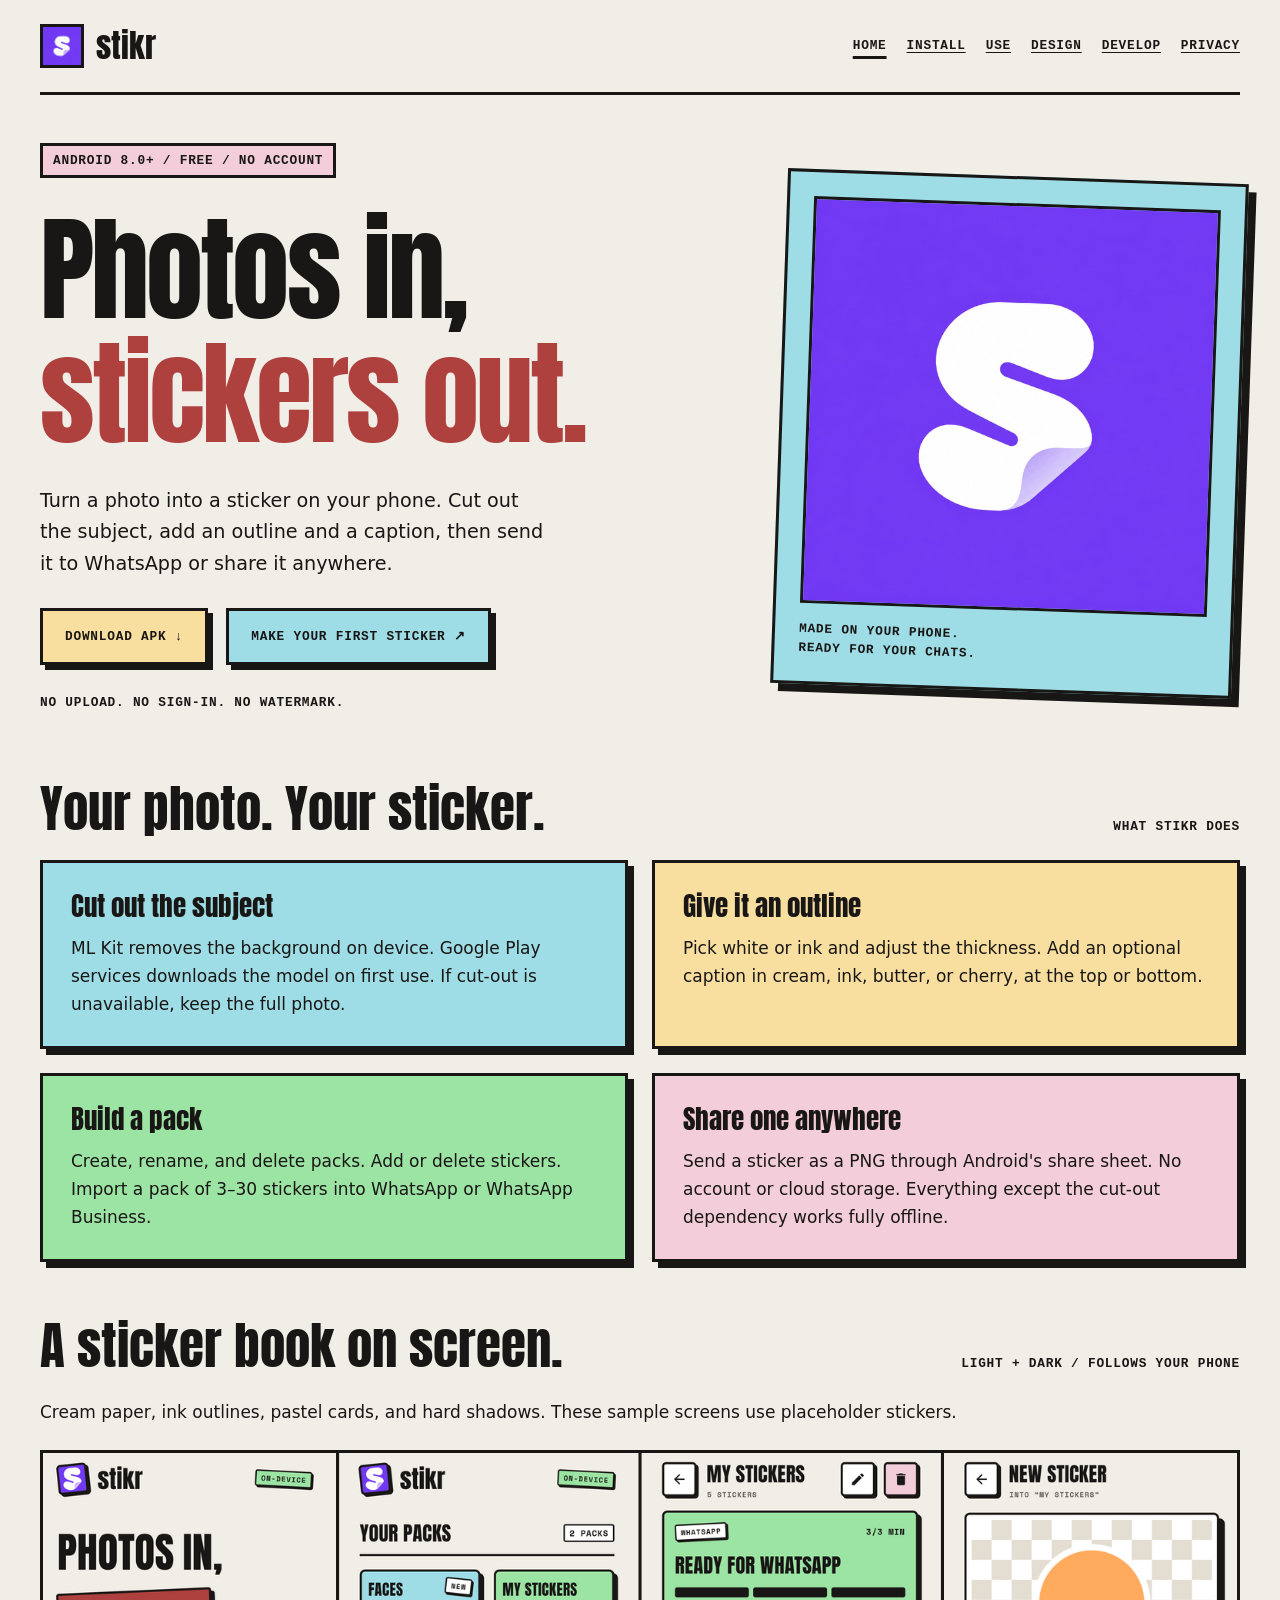
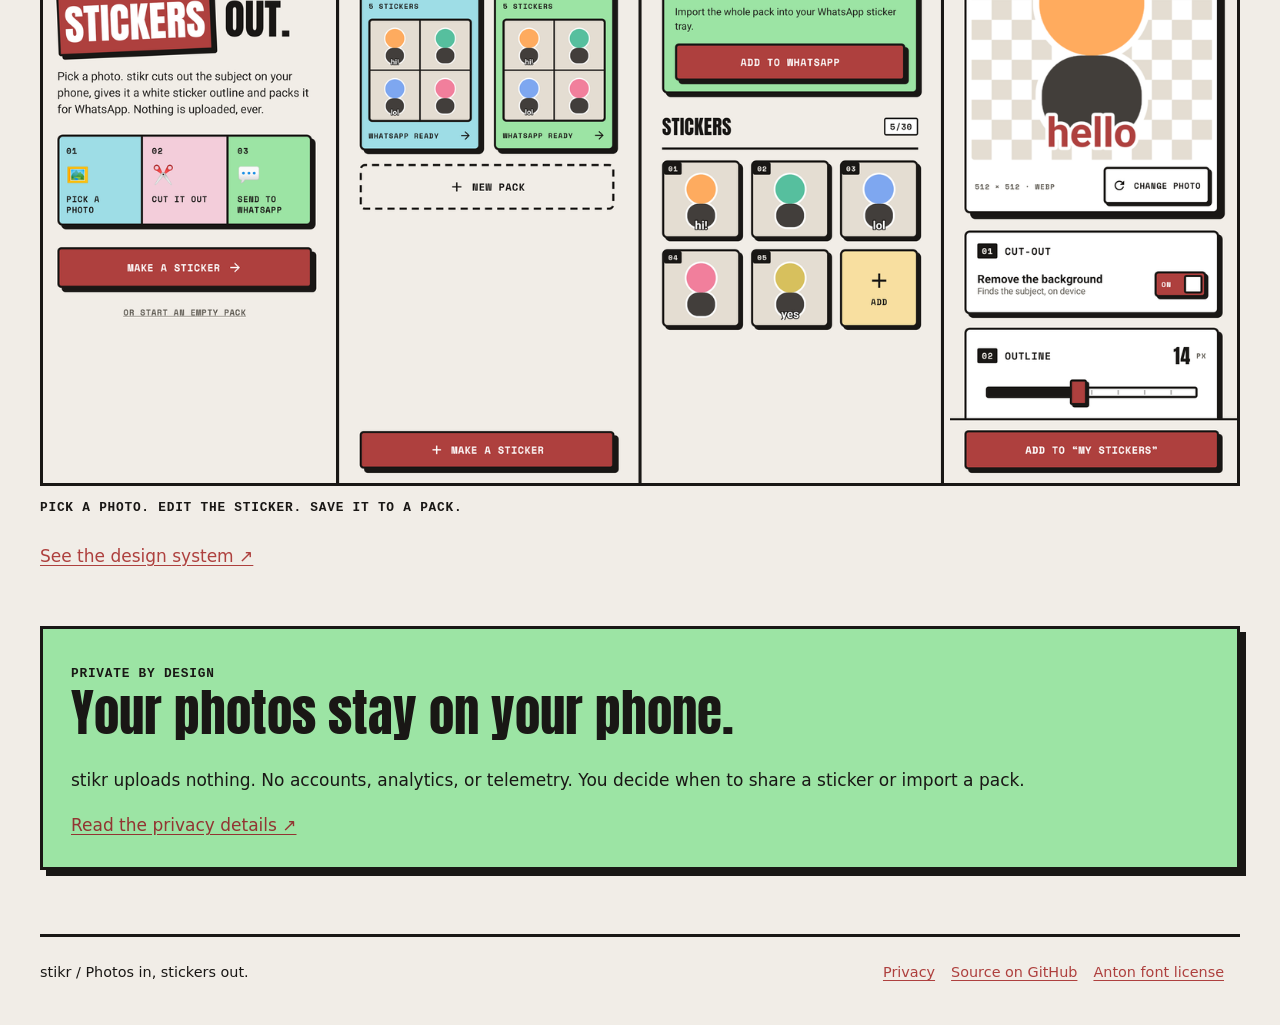
==== docs/site/index.html @ 96210c6f "Merge pull request #6 from YashasVM/feat/brutal-speed Faster stikr: perf, neo-brutalist UI, docs sit" ====
<!doctype html>
<html lang="en">
<head>
<meta charset="utf-8">
<meta name="viewport" content="width=device-width, initial-scale=1">
<meta name="description" content="Make stickers from your photos on Android. On-device cut-out, captions, packs, and WhatsApp export. No account, upload, or watermark.">
<meta name="color-scheme" content="light dark">
<title>Photos in, stickers out. | stikr</title>
<link rel="icon" href="assets/logo.png" type="image/png">
<link rel="stylesheet" href="style.css">
</head>
<body>
<a class="skip" href="#main">Skip to content</a>
<header><a class="brand" href="index.html"><img src="assets/logo.png" alt="" width="44" height="44">stikr</a><nav aria-label="Main navigation"><a href="index.html" aria-current="page">Home</a><a href="install.html">Install</a><a href="use.html">Use</a><a href="design.html">Design</a><a href="develop.html">Develop</a><a href="privacy.html">Privacy</a></nav></header>
<main id="main" tabindex="-1">
<section class="hero" aria-labelledby="hero-title">
<div><span class="tag">Android 8.0+ / Free / No account</span><h1 id="hero-title">Photos in,<br><span>stickers out.</span></h1><p class="intro">Turn a photo into a sticker on your phone. Cut out the subject, add an outline and a caption, then send it to WhatsApp or share it anywhere.</p><div class="actions"><a class="button" href="https://github.com/mrduhlol/stikr/releases/latest/download/stikr.apk">Download APK ↓</a><a class="button secondary" href="use.html">Make your first sticker ↗</a></div><p class="label">No upload. No sign-in. No watermark.</p></div>
<div class="hero-art"><img src="assets/logo.png" alt="stikr's white sticker S with a peeled corner on purple" width="1254" height="1254"><span class="label">Made on your phone.<br>Ready for your chats.</span></div>
</section>
<section aria-labelledby="features"><div class="section-top"><h2 id="features">Your photo. Your sticker.</h2><span class="label">What stikr does</span></div><div class="grid">
<article class="card cyan"><h3>Cut out the subject</h3><p>ML Kit removes the background on device. Google Play services downloads the model on first use. If cut-out is unavailable, keep the full photo.</p></article>
<article class="card butter"><h3>Give it an outline</h3><p>Pick white or ink and adjust the thickness. Add an optional caption in cream, ink, butter, or cherry, at the top or bottom.</p></article>
<article class="card green"><h3>Build a pack</h3><p>Create, rename, and delete packs. Add or delete stickers. Import a pack of 3–30 stickers into WhatsApp or WhatsApp Business.</p></article>
<article class="card pink"><h3>Share one anywhere</h3><p>Send a sticker as a PNG through Android's share sheet. No account or cloud storage. Everything except the cut-out dependency works fully offline.</p></article>
</div></section>
<section aria-labelledby="screens"><div class="section-top"><h2 id="screens">A sticker book on screen.</h2><span class="label">Light + dark / Follows your phone</span></div><p>Cream paper, ink outlines, pastel cards, and hard shadows. These sample screens use placeholder stickers.</p><figure><picture><source media="(prefers-color-scheme: dark)" srcset="assets/screens-dark.png"><img src="assets/screens-light.png" alt="Sample stikr screens showing the home page, packs, a WhatsApp pack, and the sticker editor" width="1552" height="820" loading="lazy"></picture><figcaption>Pick a photo. Edit the sticker. Save it to a pack.</figcaption></figure><a href="design.html">See the design system ↗</a></section>
<section class="card green" aria-labelledby="local"><span class="label">Private by design</span><h2 id="local">Your photos stay on your phone.</h2><p>stikr uploads nothing. No accounts, analytics, or telemetry. You decide when to share a sticker or import a pack.</p><a href="privacy.html">Read the privacy details ↗</a></section>
</main>
<footer><p>stikr / Photos in, stickers out.</p><div><a href="privacy.html">Privacy</a><a href="https://github.com/mrduhlol/stikr">Source on GitHub</a><a href="licenses/anton-OFL.txt">Anton font license</a></div></footer>
</body>
</html>
---- docs/site/style.css ----
@font-face{font-family:Anton;src:url('assets/anton_regular.ttf') format('truetype');font-weight:400;font-style:normal;font-display:swap}
:root{color-scheme:light dark;--paper:#F1EDE7;--ink:#191715;--butter:#F8DFA0;--cyan:#9EDDE6;--green:#9CE4A4;--pink:#F3CDDA;--red:#AE403E;--purple:#723AF4;--bg:var(--paper);--text:var(--ink);--line:var(--ink);--surface:#fff;--link:#AE403E;--focus:#723AF4}
*{box-sizing:border-box}body{margin:0;background:var(--bg);color:var(--text);font:1.0625rem/1.65 system-ui,sans-serif}a{color:var(--link);text-underline-offset:.2em}a:hover{text-decoration-thickness:3px}a:focus-visible,summary:focus-visible{outline:3px solid var(--focus);outline-offset:5px;box-shadow:0 0 0 5px var(--bg)}img{display:block;max-width:100%;height:auto}h1,h2,h3,.brand{font-family:Anton,Impact,sans-serif;font-weight:400;line-height:1.08}h1{font-size:clamp(3.6rem,9vw,7.5rem);letter-spacing:-.025em;margin:.25em 0}h2{font-size:clamp(2rem,4vw,3.4rem);margin:0 0 .5em}h3{font-size:1.7rem;margin:0 0 .5em}p{margin:0 0 1em}header,main,footer{width:min(1200px,calc(100% - 48px));margin:auto}header{display:flex;align-items:center;justify-content:space-between;gap:24px;padding:24px 0;border-bottom:3px solid var(--line)}.brand{display:flex;align-items:center;gap:12px;font-size:2rem;color:var(--text);text-decoration:none}.brand img{width:44px;height:44px;border:3px solid var(--line)}nav{display:flex;flex-wrap:wrap;gap:8px 20px}nav a,.label,.button,th,dt,figcaption,.tag{font:700 .8rem/1.5 ui-monospace,SFMono-Regular,Consolas,monospace;text-transform:uppercase;letter-spacing:.06em}nav a{color:var(--text);padding:7px 0}nav [aria-current]{text-decoration:underline;text-decoration-thickness:3px;text-underline-offset:7px}.skip{position:absolute;top:-100px;left:24px;background:var(--butter);color:var(--ink);padding:12px;z-index:2}.skip:focus{top:8px}main{padding:48px 0 64px}section{margin-top:56px}.hero{display:grid;grid-template-columns:1.5fr 1fr;align-items:center;gap:48px;margin:0}.hero h1 span{color:var(--link)}.hero .intro{max-width:42ch;font-size:1.2rem}.hero-art{padding:24px;background:var(--cyan);border:3px solid var(--line);box-shadow:8px 8px 0 var(--line);transform:rotate(2deg)}.hero-art img{width:100%;border:3px solid var(--ink)}.hero-art .label{display:block;color:var(--ink);margin-top:16px}.actions{display:flex;flex-wrap:wrap;gap:18px;margin:28px 0}.button{display:inline-block;padding:16px 22px;background:var(--butter);color:var(--ink);border:3px solid var(--ink);box-shadow:5px 5px 0 var(--ink);text-decoration:none;transition:transform .1s,box-shadow .1s}.button:hover{transform:translate(2px,2px);box-shadow:3px 3px 0 var(--ink)}.button:active{transform:translate(5px,5px);box-shadow:0 0 0 var(--ink)}.button.secondary{background:var(--cyan)}.tag{display:inline-block;padding:5px 10px;border:3px solid var(--ink);background:var(--pink);color:var(--ink)}.grid{display:grid;grid-template-columns:repeat(2,minmax(0,1fr));gap:24px}.card{border:3px solid var(--line);padding:28px;box-shadow:6px 6px 0 var(--line);background:var(--surface)}.card p:last-child{margin-bottom:0}.butter,.cyan,.green,.pink{color:var(--ink);--link:#923432;--line:var(--ink)}.butter{background:var(--butter)}.cyan{background:var(--cyan)}.green{background:var(--green)}.pink{background:var(--pink)}.section-top{display:flex;justify-content:space-between;align-items:baseline;gap:16px;margin-bottom:24px}.section-top h2{margin:0}figure{margin:24px 0}figure img{border:3px solid var(--line);background:var(--paper)}figcaption{margin-top:12px}.page-head{max-width:900px;border-bottom:3px solid var(--line);padding-bottom:24px;margin-bottom:32px}.page-head p{max-width:60ch;font-size:1.2rem}.prose{max-width:850px}.prose section:first-child{margin-top:0}.prose li{padding-left:6px;margin-bottom:12px}.prose h2{font-size:2.4rem}.prose h3{margin-top:28px}code{font: .9em/1.6 ui-monospace,SFMono-Regular,Consolas,monospace;overflow-wrap:anywhere}pre{padding:24px;border:3px solid var(--line);background:var(--surface);overflow:auto}pre code{white-space:pre;overflow-wrap:normal}table{width:100%;border-collapse:collapse;background:var(--surface);margin:24px 0}th,td{border:3px solid var(--line);padding:12px;text-align:left;vertical-align:top}td{overflow-wrap:anywhere}.table-wrap{overflow:auto}.swatches{display:grid;grid-template-columns:repeat(4,minmax(0,1fr));gap:16px}.swatch{border:3px solid var(--line);background:var(--surface)}.swatch i{display:block;height:100px;border-bottom:3px solid var(--line)}.swatch div{padding:12px}.swatch code{display:block}.swatch .cream{background:#F1EDE7}.swatch .ink{background:#191715}.swatch .butter{background:#F8DFA0}.swatch .cyan{background:#9EDDE6}.swatch .green{background:#9CE4A4}.swatch .pink{background:#F3CDDA}.swatch .red{background:#AE403E}.swatch .purple{background:#723AF4}.notice{border-left:6px solid var(--link);padding:16px 24px;background:var(--surface)}footer{border-top:3px solid var(--line);padding:24px 0 40px;display:flex;justify-content:space-between;flex-wrap:wrap;gap:16px;font-size:.9rem}footer p{margin:0}footer a{margin-right:16px}
@media(prefers-color-scheme:dark){:root{color-scheme:dark;--bg:#191715;--text:#F1EDE7;--line:#F1EDE7;--surface:#272321;--link:#F8DFA0;--focus:#9EDDE6}}
@media(max-width:760px){header,main,footer{width:calc(100% - 32px)}header{align-items:flex-start;flex-direction:column;gap:16px}nav{gap:4px 18px}.hero{grid-template-columns:1fr;gap:32px}.hero-art{max-width:320px;justify-self:center;transform:none}.grid{grid-template-columns:1fr}.swatches{grid-template-columns:repeat(2,minmax(0,1fr))}main{padding-top:32px}.card{padding:22px}.section-top{display:block}section{margin-top:40px}th,td{padding:8px}.button{padding:14px 18px}}
@media(prefers-reduced-motion:reduce){.button{transition:none}}
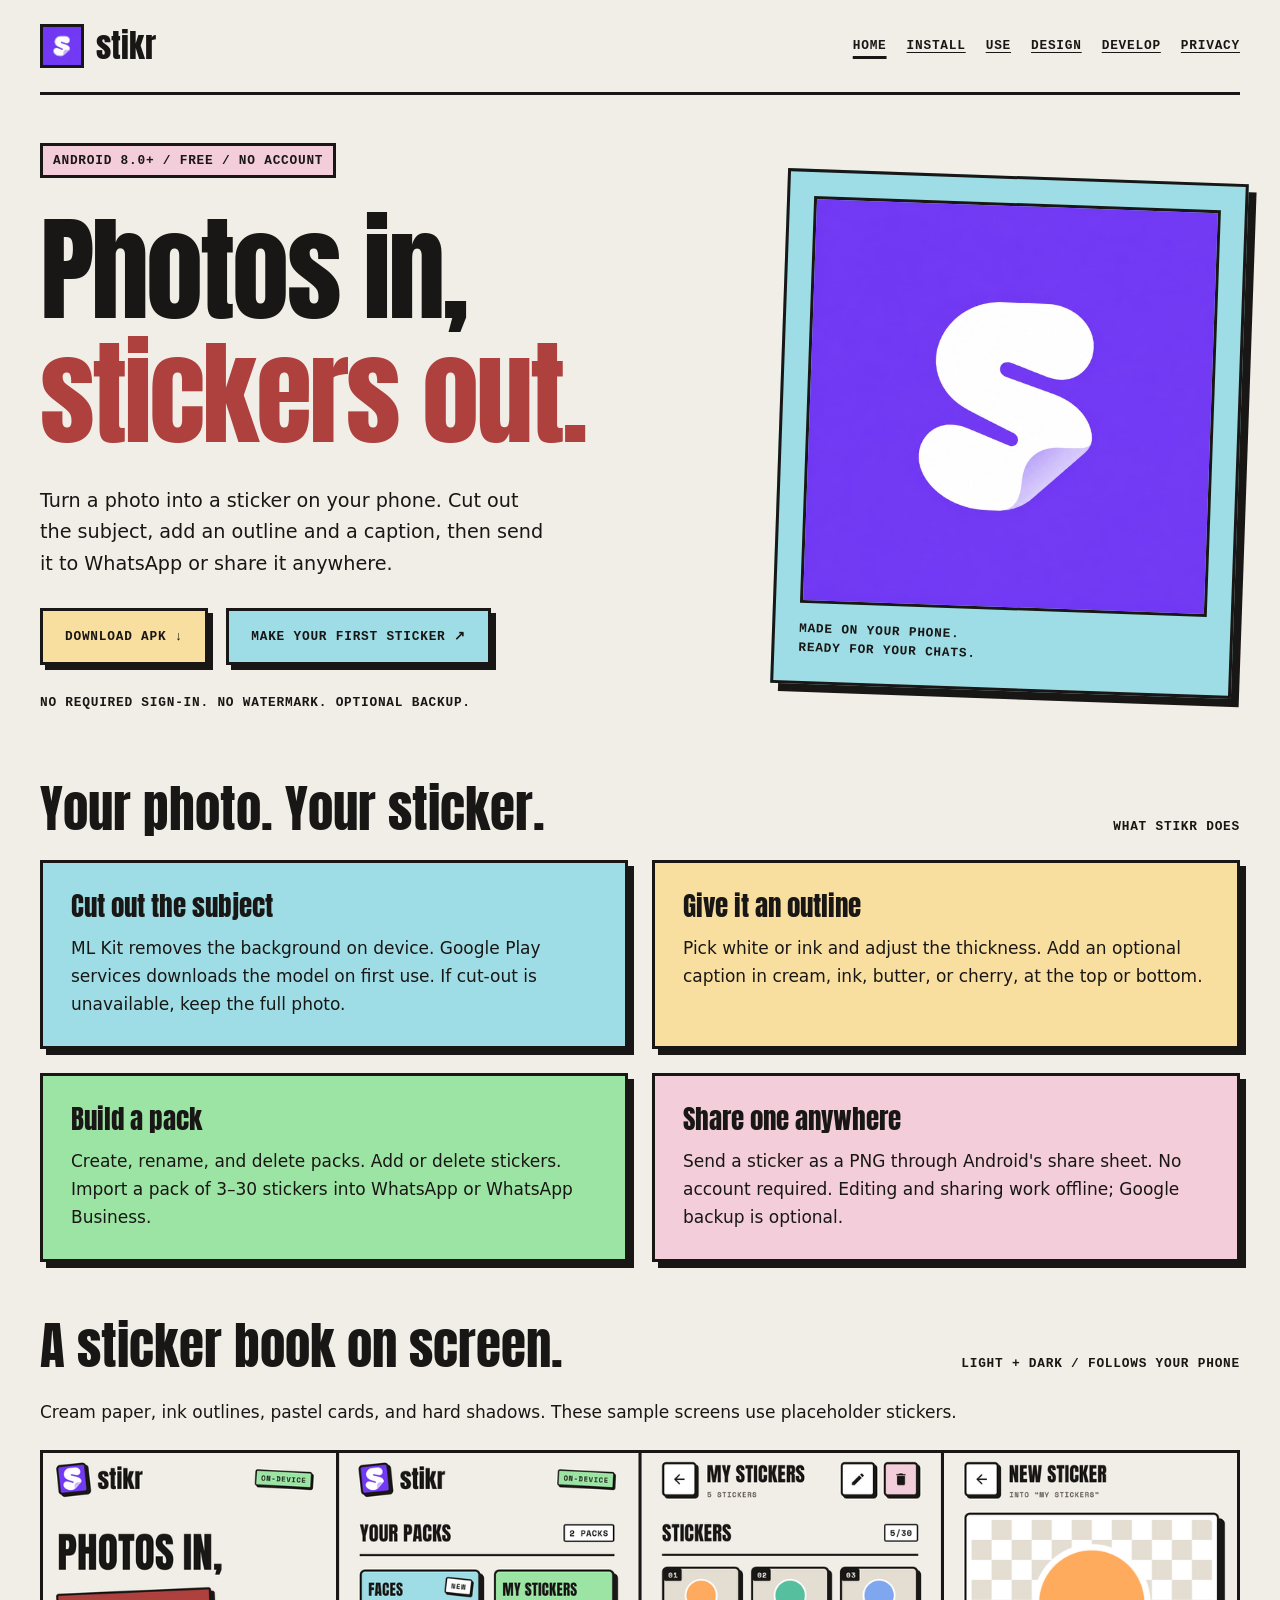
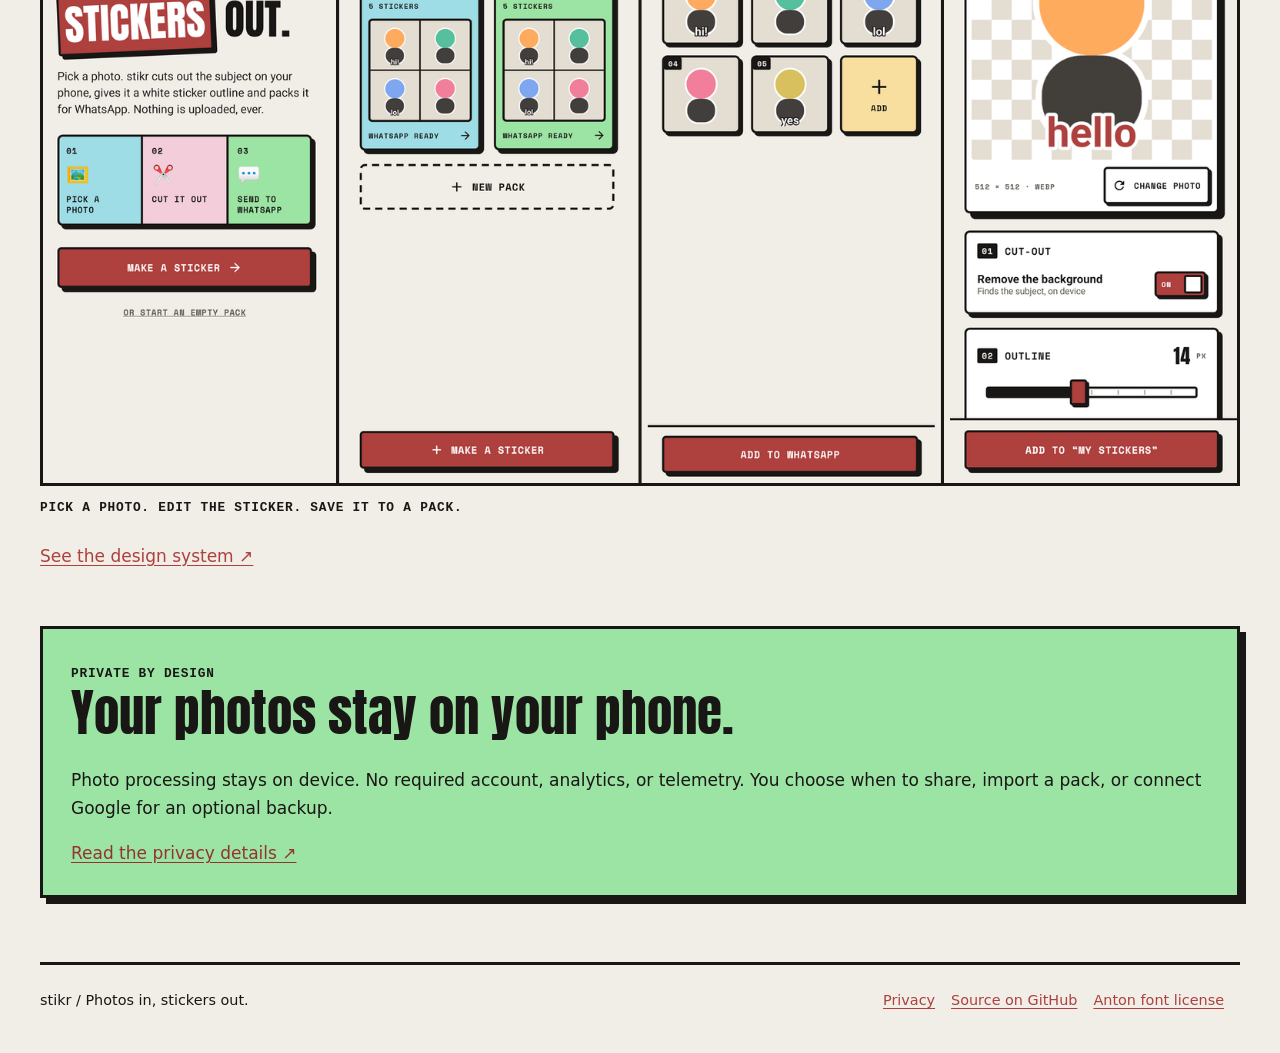
==== commit d38230ce: "docs: align product privacy claims with optional cloud backup" ====
--- a/docs/site/index.html
+++ b/docs/site/index.html
@@ -3,7 +3,7 @@
 <head>
 <meta charset="utf-8">
 <meta name="viewport" content="width=device-width, initial-scale=1">
-<meta name="description" content="Make stickers from your photos on Android. On-device cut-out, captions, packs, and WhatsApp export. No account, upload, or watermark.">
+<meta name="description" content="Make stickers from your photos on Android. On-device cut-out, captions, packs, and WhatsApp export. No required account or watermark; optional Google Drive backup.">
 <meta name="color-scheme" content="light dark">
 <title>Photos in, stickers out. | stikr</title>
 <link rel="icon" href="assets/logo.png" type="image/png">
@@ -14,17 +14,17 @@
 <header><a class="brand" href="index.html"><img src="assets/logo.png" alt="" width="44" height="44">stikr</a><nav aria-label="Main navigation"><a href="index.html" aria-current="page">Home</a><a href="install.html">Install</a><a href="use.html">Use</a><a href="design.html">Design</a><a href="develop.html">Develop</a><a href="privacy.html">Privacy</a></nav></header>
 <main id="main" tabindex="-1">
 <section class="hero" aria-labelledby="hero-title">
-<div><span class="tag">Android 8.0+ / Free / No account</span><h1 id="hero-title">Photos in,<br><span>stickers out.</span></h1><p class="intro">Turn a photo into a sticker on your phone. Cut out the subject, add an outline and a caption, then send it to WhatsApp or share it anywhere.</p><div class="actions"><a class="button" href="https://github.com/mrduhlol/stikr/releases/latest/download/stikr.apk">Download APK ↓</a><a class="button secondary" href="use.html">Make your first sticker ↗</a></div><p class="label">No upload. No sign-in. No watermark.</p></div>
+<div><span class="tag">Android 8.0+ / Free / No account</span><h1 id="hero-title">Photos in,<br><span>stickers out.</span></h1><p class="intro">Turn a photo into a sticker on your phone. Cut out the subject, add an outline and a caption, then send it to WhatsApp or share it anywhere.</p><div class="actions"><a class="button" href="https://github.com/mrduhlol/stikr/releases/latest/download/stikr.apk">Download APK ↓</a><a class="button secondary" href="use.html">Make your first sticker ↗</a></div><p class="label">No required sign-in. No watermark. Optional backup.</p></div>
 <div class="hero-art"><img src="assets/logo.png" alt="stikr's white sticker S with a peeled corner on purple" width="1254" height="1254"><span class="label">Made on your phone.<br>Ready for your chats.</span></div>
 </section>
 <section aria-labelledby="features"><div class="section-top"><h2 id="features">Your photo. Your sticker.</h2><span class="label">What stikr does</span></div><div class="grid">
 <article class="card cyan"><h3>Cut out the subject</h3><p>ML Kit removes the background on device. Google Play services downloads the model on first use. If cut-out is unavailable, keep the full photo.</p></article>
 <article class="card butter"><h3>Give it an outline</h3><p>Pick white or ink and adjust the thickness. Add an optional caption in cream, ink, butter, or cherry, at the top or bottom.</p></article>
 <article class="card green"><h3>Build a pack</h3><p>Create, rename, and delete packs. Add or delete stickers. Import a pack of 3–30 stickers into WhatsApp or WhatsApp Business.</p></article>
-<article class="card pink"><h3>Share one anywhere</h3><p>Send a sticker as a PNG through Android's share sheet. No account or cloud storage. Everything except the cut-out dependency works fully offline.</p></article>
+<article class="card pink"><h3>Share one anywhere</h3><p>Send a sticker as a PNG through Android's share sheet. No account required. Editing and sharing work offline; Google backup is optional.</p></article>
 </div></section>
 <section aria-labelledby="screens"><div class="section-top"><h2 id="screens">A sticker book on screen.</h2><span class="label">Light + dark / Follows your phone</span></div><p>Cream paper, ink outlines, pastel cards, and hard shadows. These sample screens use placeholder stickers.</p><figure><picture><source media="(prefers-color-scheme: dark)" srcset="assets/screens-dark.png"><img src="assets/screens-light.png" alt="Sample stikr screens showing the home page, packs, a WhatsApp pack, and the sticker editor" width="1552" height="820" loading="lazy"></picture><figcaption>Pick a photo. Edit the sticker. Save it to a pack.</figcaption></figure><a href="design.html">See the design system ↗</a></section>
-<section class="card green" aria-labelledby="local"><span class="label">Private by design</span><h2 id="local">Your photos stay on your phone.</h2><p>stikr uploads nothing. No accounts, analytics, or telemetry. You decide when to share a sticker or import a pack.</p><a href="privacy.html">Read the privacy details ↗</a></section>
+<section class="card green" aria-labelledby="local"><span class="label">Private by design</span><h2 id="local">Your photos stay on your phone.</h2><p>Photo processing stays on device. No required account, analytics, or telemetry. You choose when to share, import a pack, or connect Google for an optional backup.</p><a href="privacy.html">Read the privacy details ↗</a></section>
 </main>
 <footer><p>stikr / Photos in, stickers out.</p><div><a href="privacy.html">Privacy</a><a href="https://github.com/mrduhlol/stikr">Source on GitHub</a><a href="licenses/anton-OFL.txt">Anton font license</a></div></footer>
 </body>
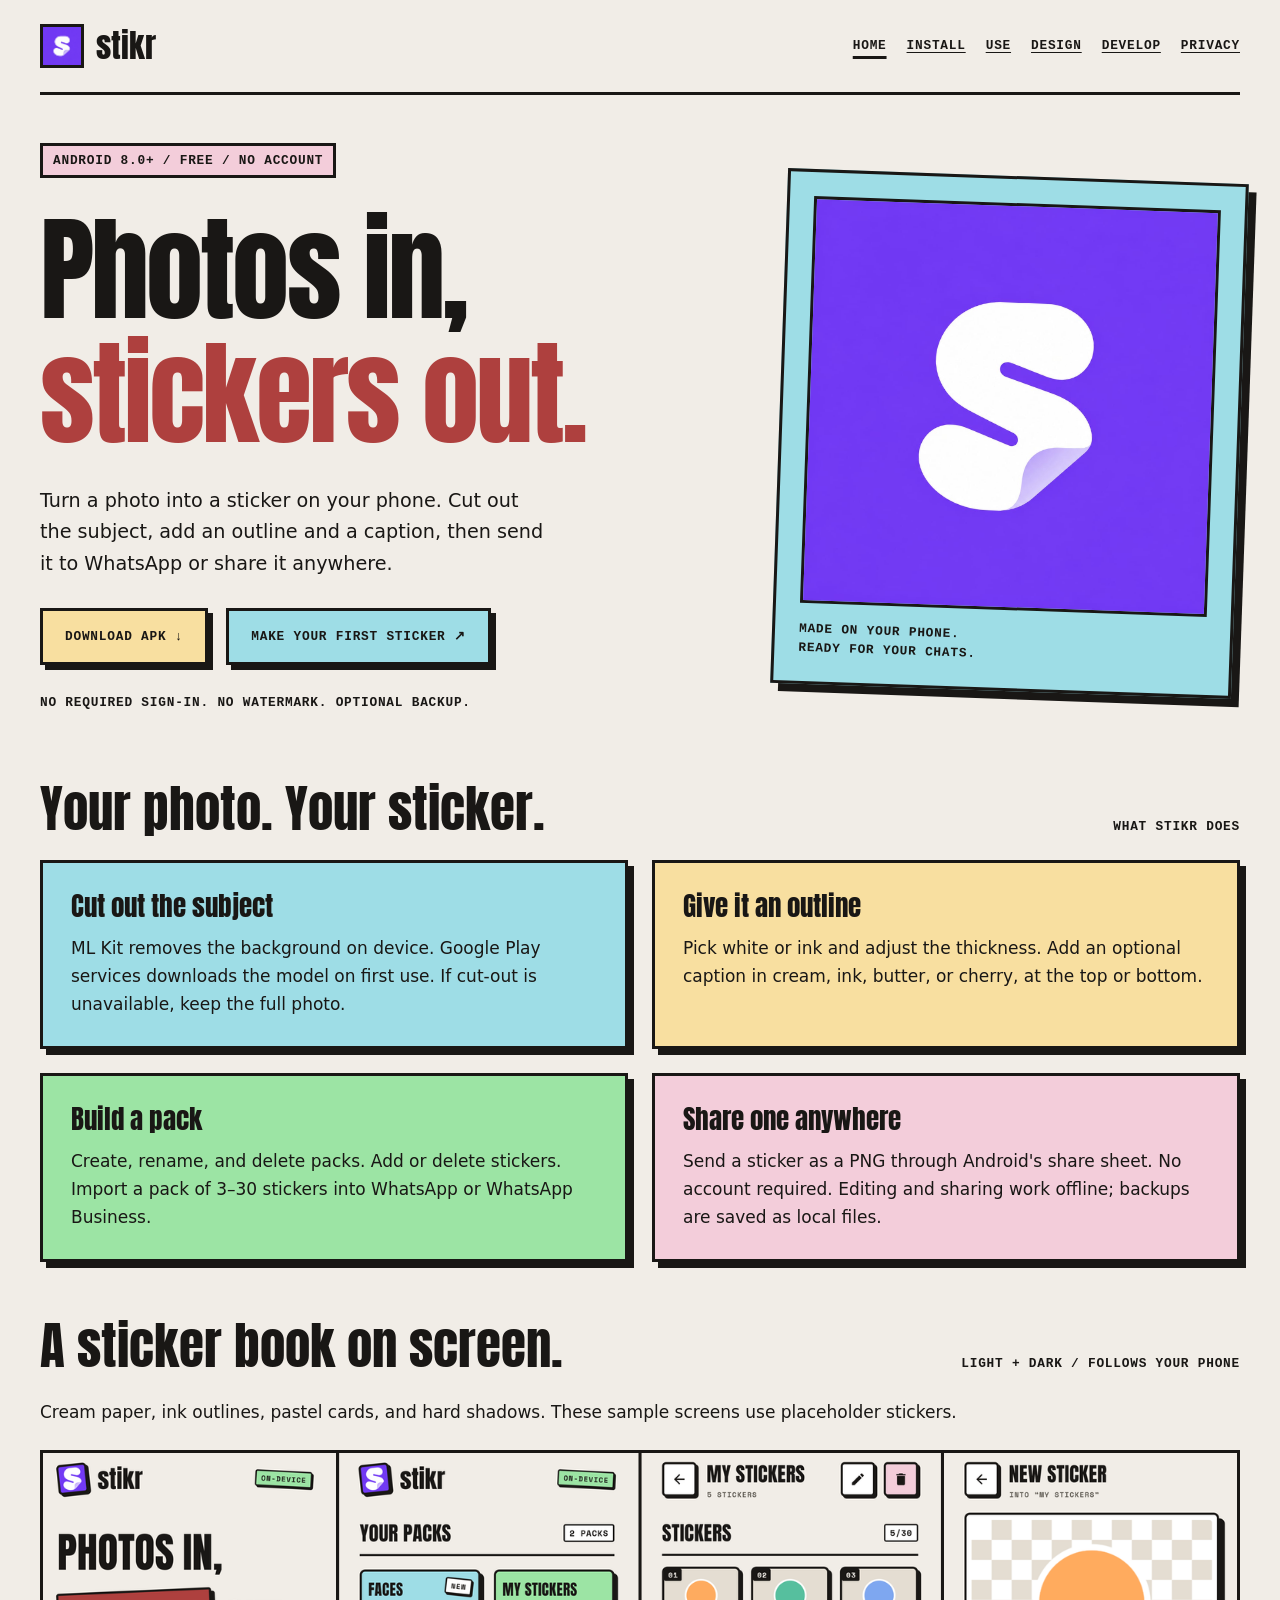
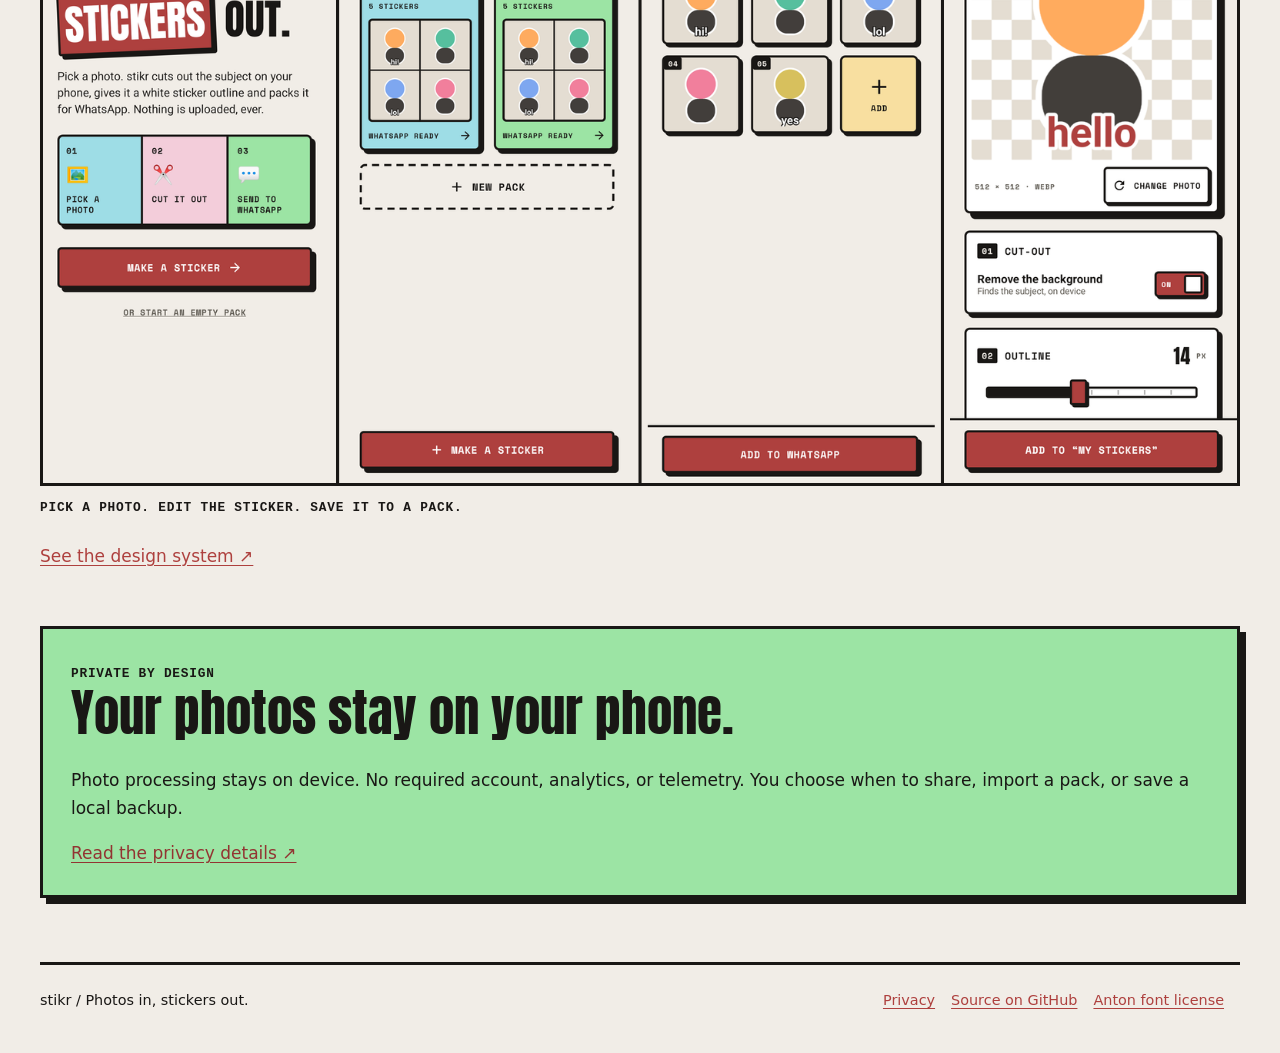
==== commit 5901c6e7: "docs: remove Google connection claims from the product page" ====
--- a/docs/site/index.html
+++ b/docs/site/index.html
@@ -3,7 +3,7 @@
 <head>
 <meta charset="utf-8">
 <meta name="viewport" content="width=device-width, initial-scale=1">
-<meta name="description" content="Make stickers from your photos on Android. On-device cut-out, captions, packs, and WhatsApp export. No required account or watermark; optional Google Drive backup.">
+<meta name="description" content="Make stickers from your photos on Android. On-device cut-out, captions, packs, and WhatsApp export. No required account or watermark; local backup files.">
 <meta name="color-scheme" content="light dark">
 <title>Photos in, stickers out. | stikr</title>
 <link rel="icon" href="assets/logo.png" type="image/png">
@@ -21,10 +21,10 @@
 <article class="card cyan"><h3>Cut out the subject</h3><p>ML Kit removes the background on device. Google Play services downloads the model on first use. If cut-out is unavailable, keep the full photo.</p></article>
 <article class="card butter"><h3>Give it an outline</h3><p>Pick white or ink and adjust the thickness. Add an optional caption in cream, ink, butter, or cherry, at the top or bottom.</p></article>
 <article class="card green"><h3>Build a pack</h3><p>Create, rename, and delete packs. Add or delete stickers. Import a pack of 3–30 stickers into WhatsApp or WhatsApp Business.</p></article>
-<article class="card pink"><h3>Share one anywhere</h3><p>Send a sticker as a PNG through Android's share sheet. No account required. Editing and sharing work offline; Google backup is optional.</p></article>
+<article class="card pink"><h3>Share one anywhere</h3><p>Send a sticker as a PNG through Android's share sheet. No account required. Editing and sharing work offline; backups are saved as local files.</p></article>
 </div></section>
 <section aria-labelledby="screens"><div class="section-top"><h2 id="screens">A sticker book on screen.</h2><span class="label">Light + dark / Follows your phone</span></div><p>Cream paper, ink outlines, pastel cards, and hard shadows. These sample screens use placeholder stickers.</p><figure><picture><source media="(prefers-color-scheme: dark)" srcset="assets/screens-dark.png"><img src="assets/screens-light.png" alt="Sample stikr screens showing the home page, packs, a WhatsApp pack, and the sticker editor" width="1552" height="820" loading="lazy"></picture><figcaption>Pick a photo. Edit the sticker. Save it to a pack.</figcaption></figure><a href="design.html">See the design system ↗</a></section>
-<section class="card green" aria-labelledby="local"><span class="label">Private by design</span><h2 id="local">Your photos stay on your phone.</h2><p>Photo processing stays on device. No required account, analytics, or telemetry. You choose when to share, import a pack, or connect Google for an optional backup.</p><a href="privacy.html">Read the privacy details ↗</a></section>
+<section class="card green" aria-labelledby="local"><span class="label">Private by design</span><h2 id="local">Your photos stay on your phone.</h2><p>Photo processing stays on device. No required account, analytics, or telemetry. You choose when to share, import a pack, or save a local backup.</p><a href="privacy.html">Read the privacy details ↗</a></section>
 </main>
 <footer><p>stikr / Photos in, stickers out.</p><div><a href="privacy.html">Privacy</a><a href="https://github.com/mrduhlol/stikr">Source on GitHub</a><a href="licenses/anton-OFL.txt">Anton font license</a></div></footer>
 </body>
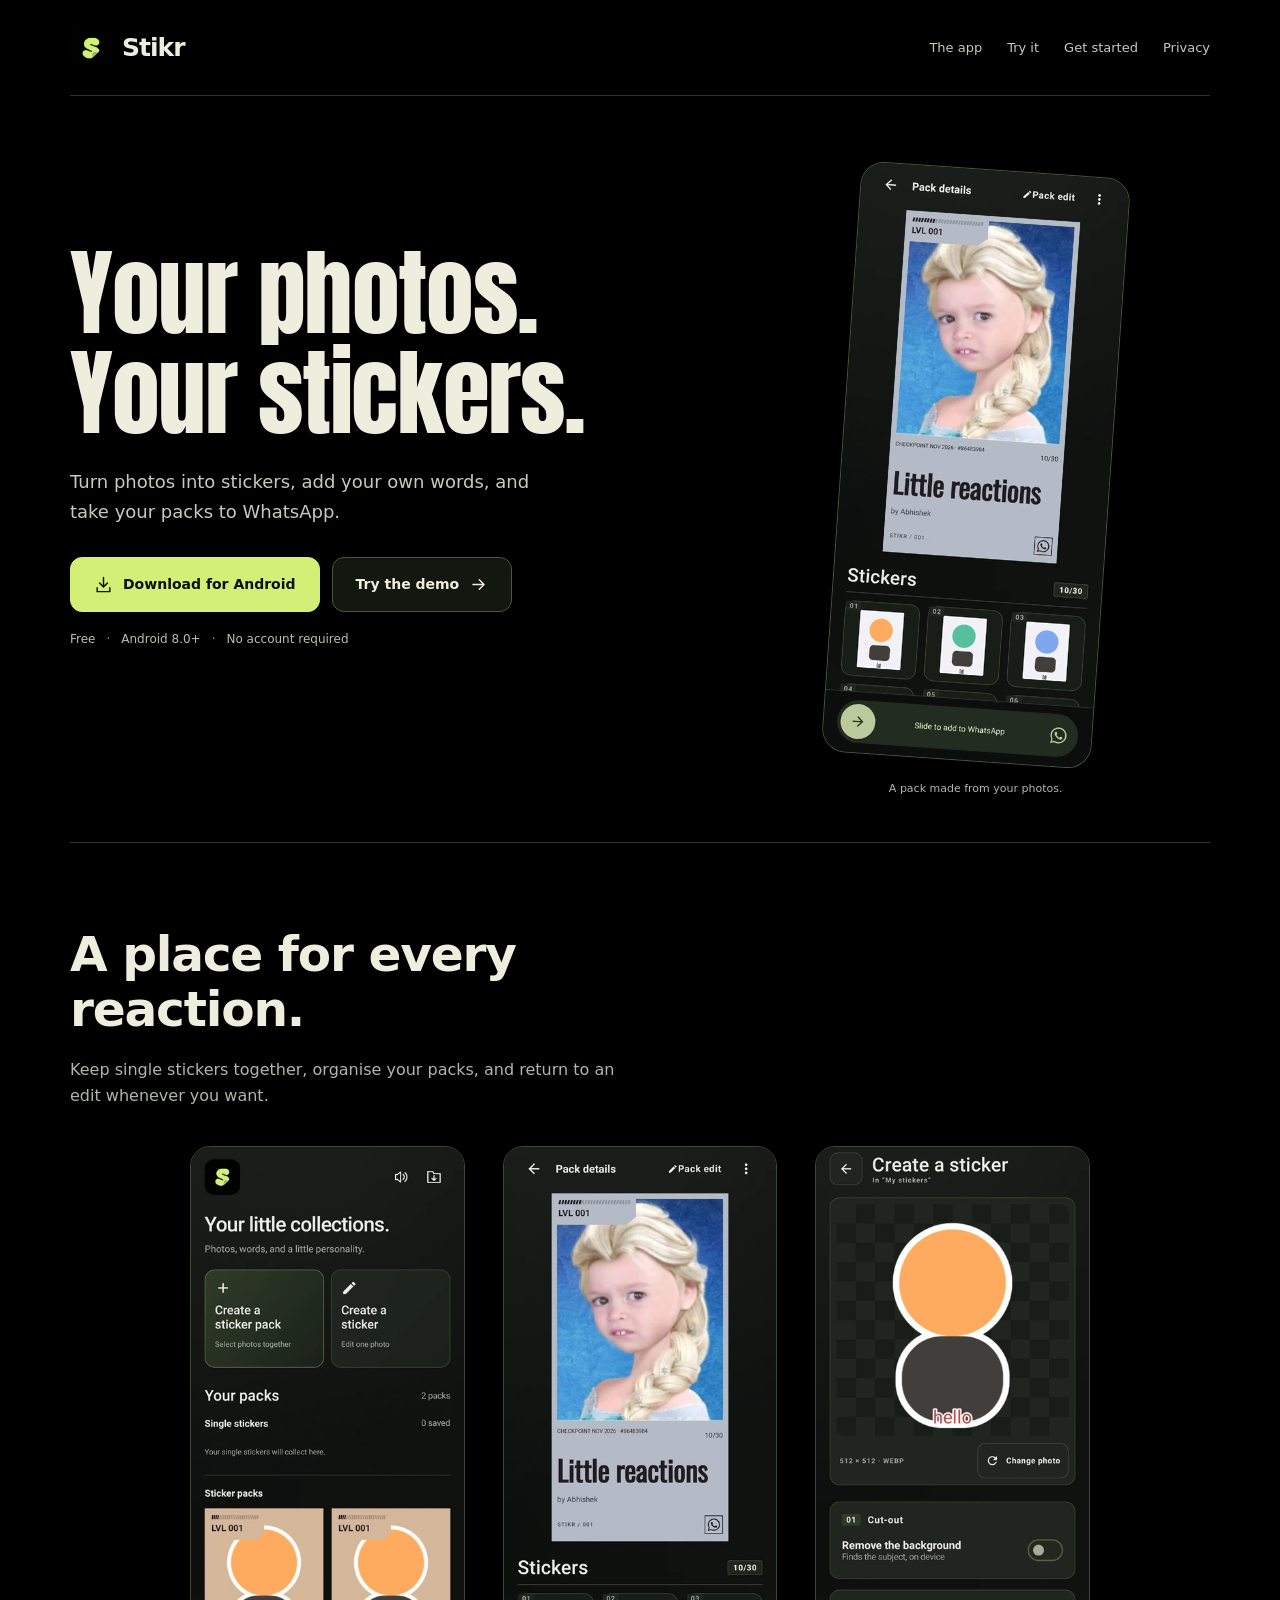
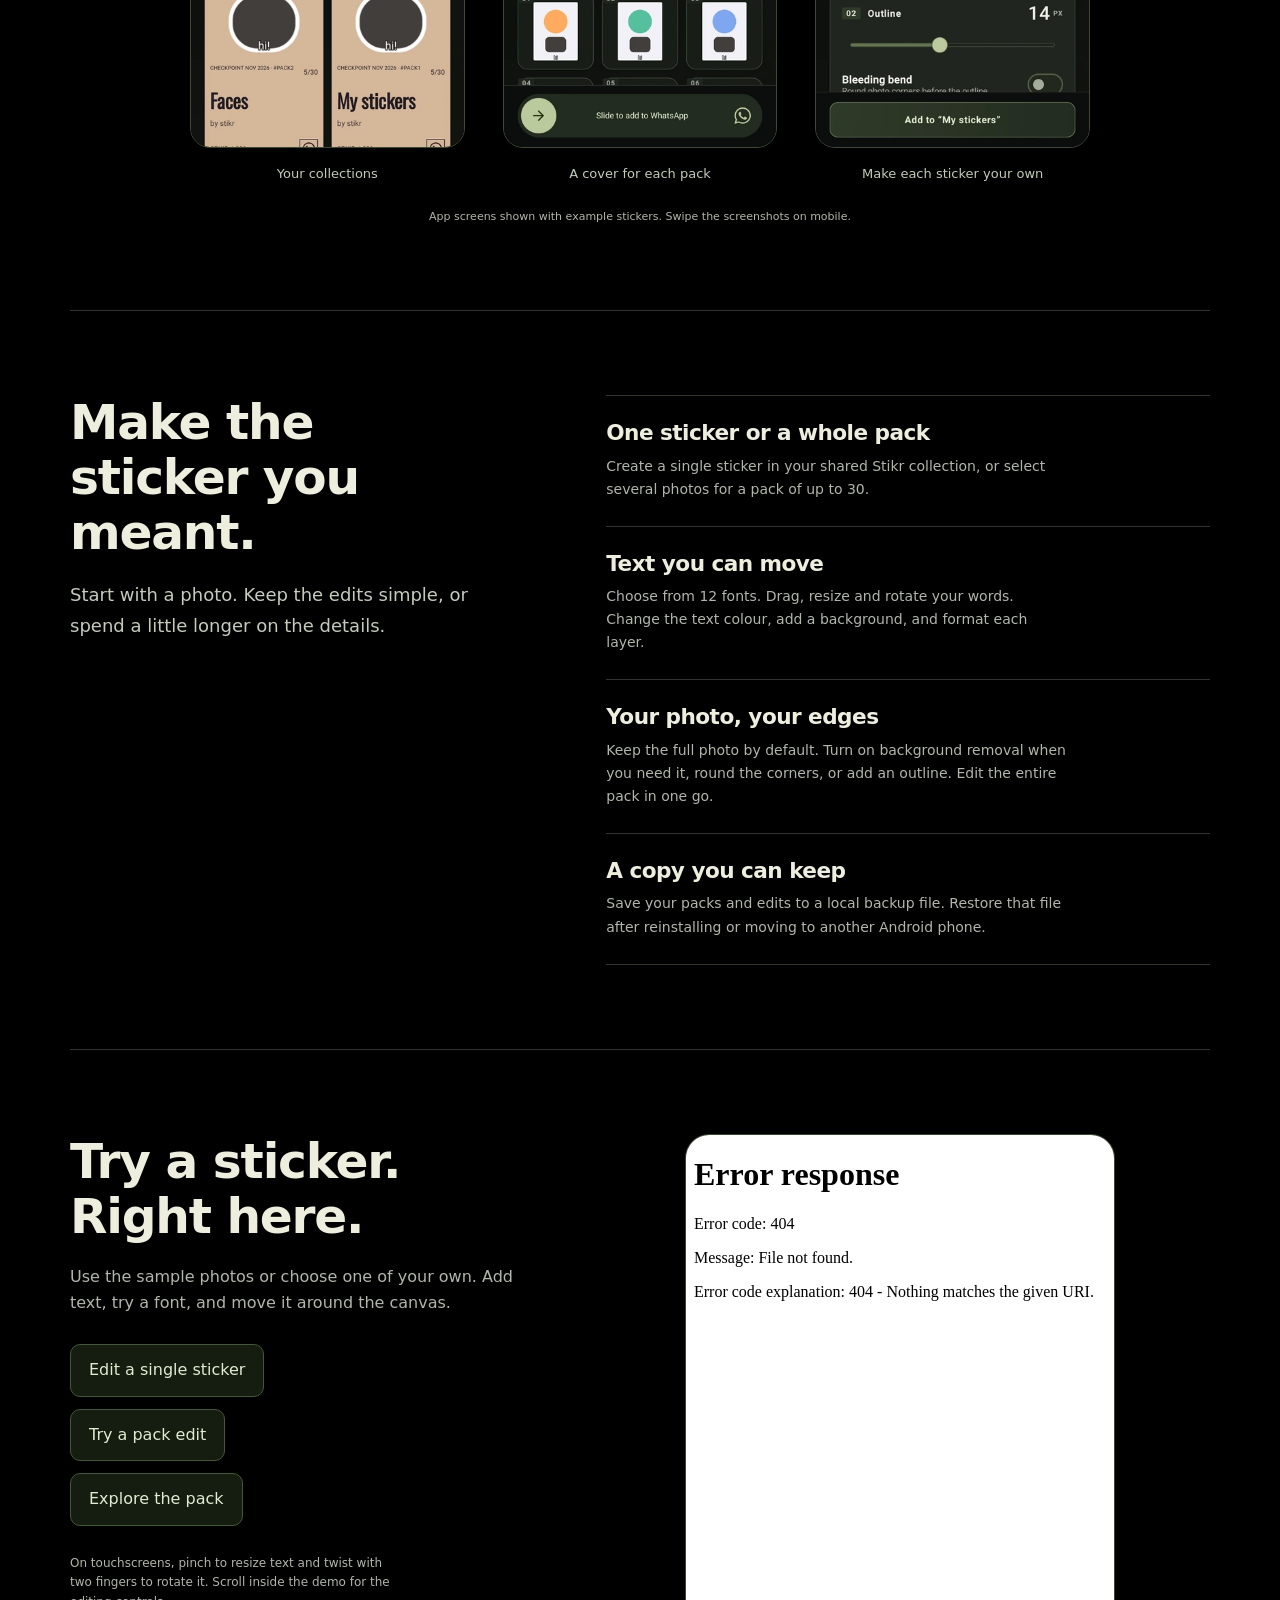
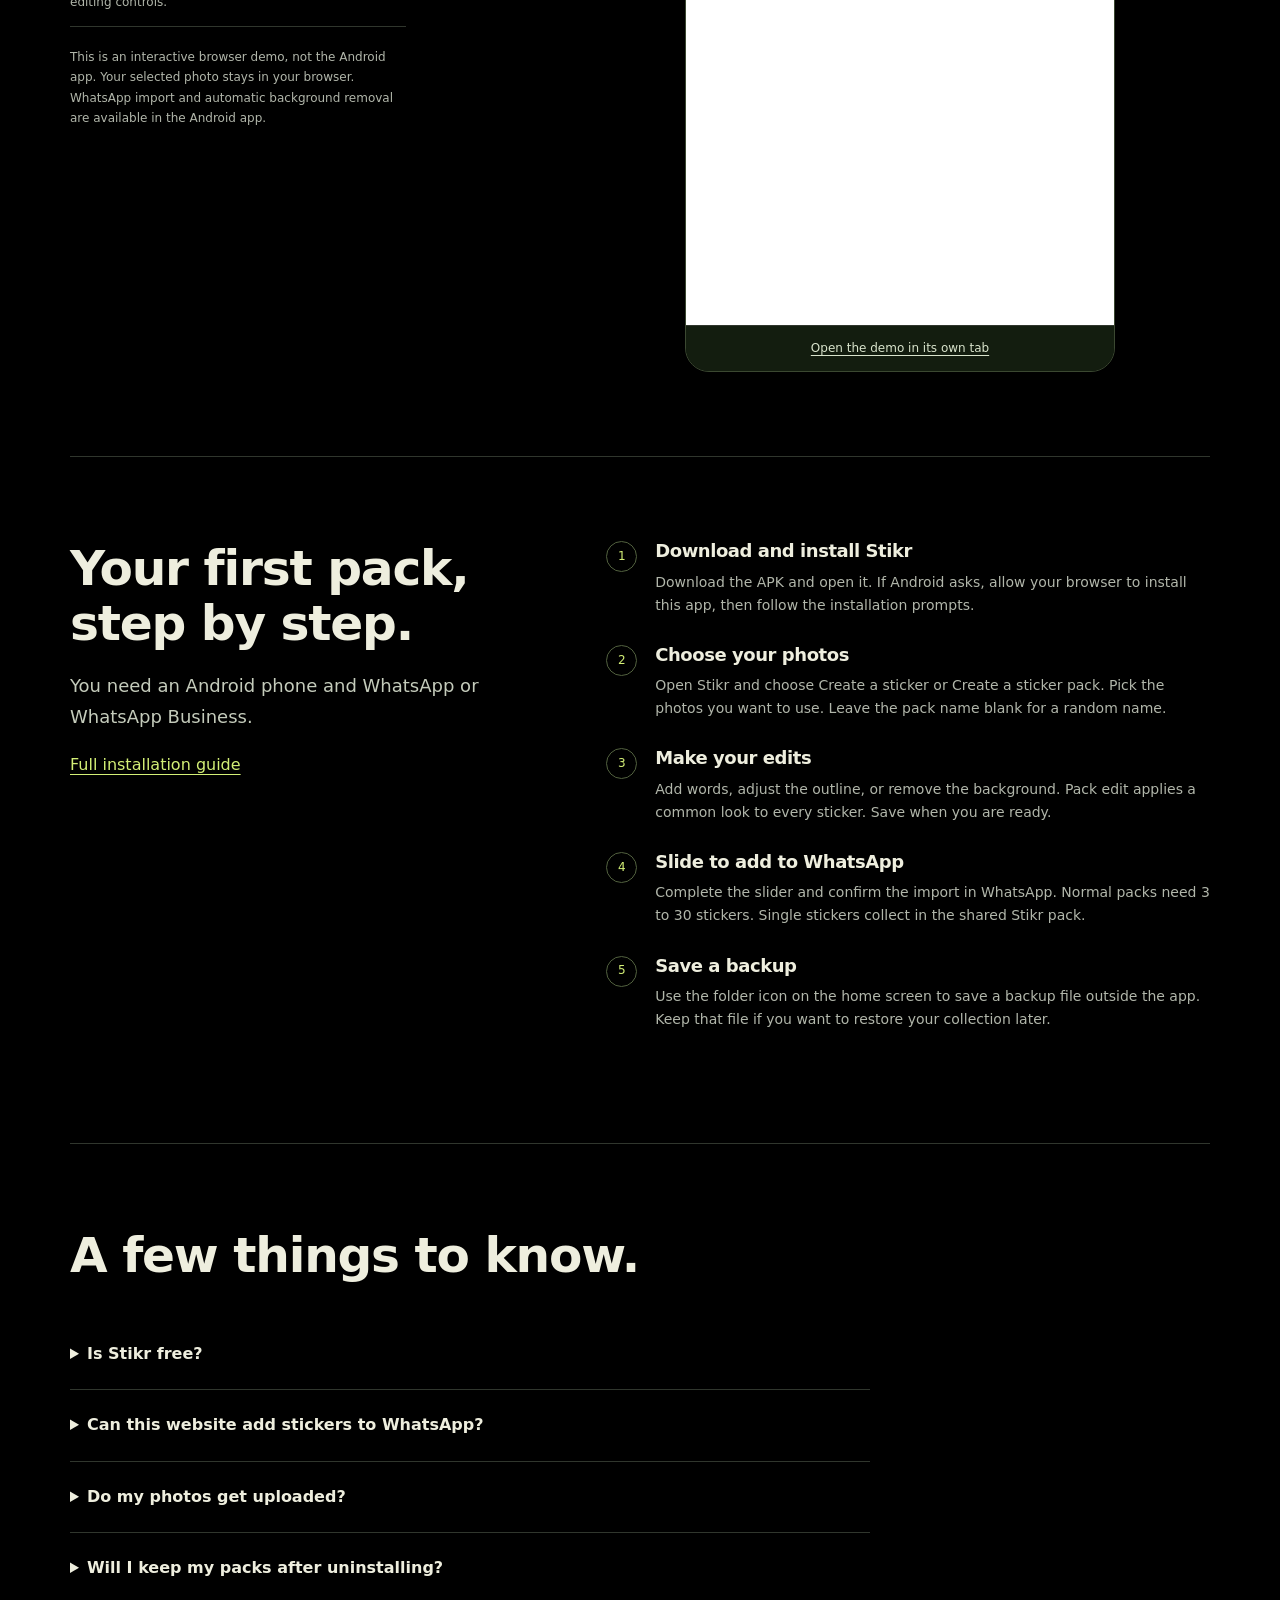
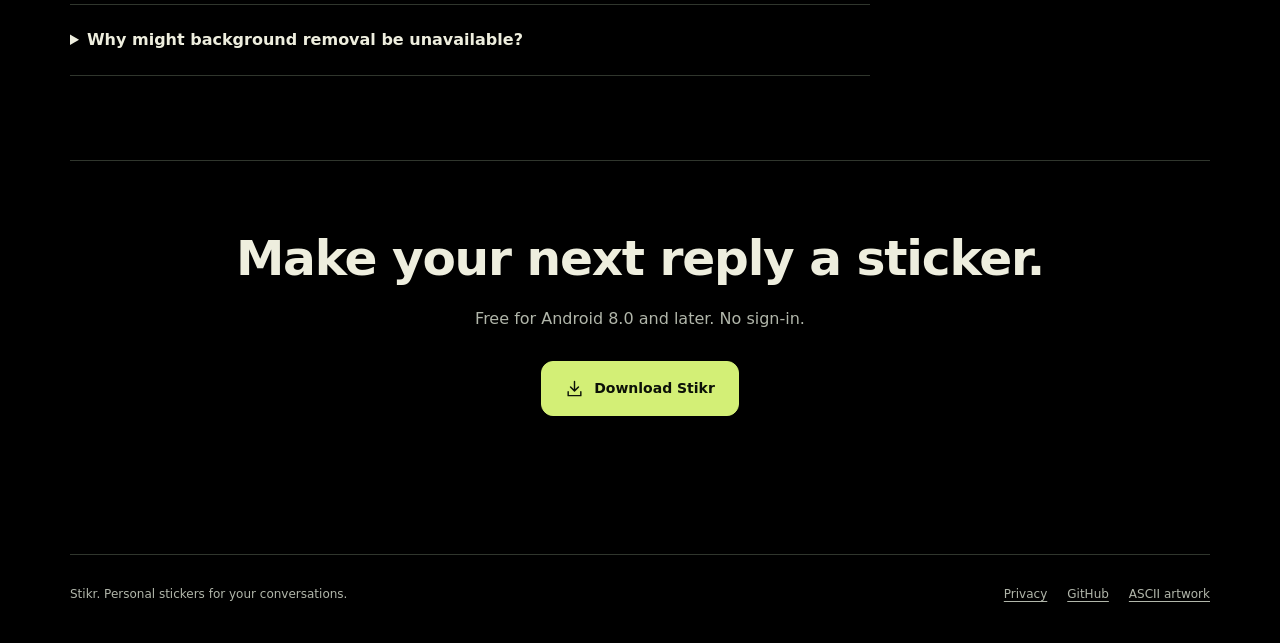
==== commit 00272ada: "feat: add app screenshots browser demo features and getting started guide" ====
--- a/docs/site/index.html
+++ b/docs/site/index.html
@@ -1,31 +1,55 @@
 <!doctype html>
 <html lang="en">
 <head>
-<meta charset="utf-8">
-<meta name="viewport" content="width=device-width, initial-scale=1">
-<meta name="description" content="Make stickers from your photos on Android. On-device cut-out, captions, packs, and WhatsApp export. No required account or watermark; local backup files.">
-<meta name="color-scheme" content="light dark">
-<title>Photos in, stickers out. | stikr</title>
-<link rel="icon" href="assets/logo.png" type="image/png">
-<link rel="stylesheet" href="style.css">
+<meta charset="utf-8"><meta name="viewport" content="width=device-width,initial-scale=1">
+<meta name="description" content="Make stickers from your photos with Stikr for Android. Try the browser demo, explore the app, and download the free APK. No account required.">
+<meta name="theme-color" content="#000000"><meta name="color-scheme" content="dark">
+<meta property="og:title" content="Stikr · Your photos. Your stickers."><meta property="og:description" content="Create stickers, make them your own, and take your packs to WhatsApp. Free for Android.">
+<title>Stikr · Your photos. Your stickers.</title>
+<link rel="icon" href="assets/logo.png"><link rel="stylesheet" href="style.css"><script type="module" src="site.js"></script>
 </head>
-<body>
+<body class="landing">
+<canvas id="jellyfish-background" aria-hidden="true"></canvas>
 <a class="skip" href="#main">Skip to content</a>
-<header><a class="brand" href="index.html"><img src="assets/logo.png" alt="" width="44" height="44">stikr</a><nav aria-label="Main navigation"><a href="index.html" aria-current="page">Home</a><a href="install.html">Install</a><a href="use.html">Use</a><a href="design.html">Design</a><a href="develop.html">Develop</a><a href="privacy.html">Privacy</a></nav></header>
+<header><a class="brand" href="index.html" aria-label="Stikr home"><img src="assets/logo.png" alt="" width="42" height="42">Stikr</a><nav aria-label="Main navigation"><a href="#screens">The app</a><a href="#demo">Try it</a><a href="#guide">Get started</a><a href="privacy.html">Privacy</a></nav></header>
 <main id="main" tabindex="-1">
 <section class="hero" aria-labelledby="hero-title">
-<div><span class="tag">Android 8.0+ / Free / No account</span><h1 id="hero-title">Photos in,<br><span>stickers out.</span></h1><p class="intro">Turn a photo into a sticker on your phone. Cut out the subject, add an outline and a caption, then send it to WhatsApp or share it anywhere.</p><div class="actions"><a class="button" href="https://github.com/mrduhlol/stikr/releases/latest/download/stikr.apk">Download APK ↓</a><a class="button secondary" href="use.html">Make your first sticker ↗</a></div><p class="label">No required sign-in. No watermark. Optional backup.</p></div>
-<div class="hero-art"><img src="assets/logo.png" alt="stikr's white sticker S with a peeled corner on purple" width="1254" height="1254"><span class="label">Made on your phone.<br>Ready for your chats.</span></div>
+<div class="hero-copy"><h1 id="hero-title">Your photos.<br>Your stickers.</h1><p class="intro">Turn photos into stickers, add your own words, and take your packs to WhatsApp.</p>
+<div class="actions" id="hero-actions"><a class="button" href="https://github.com/mrduhlol/stikr/releases/download/app/stikr.apk"><svg viewBox="0 0 24 24" aria-hidden="true"><path d="M12 3v12m-5-5 5 5 5-5M4 16v5h16v-5"/></svg>Download for Android</a><a class="button secondary" href="#demo">Try the demo<svg viewBox="0 0 24 24" aria-hidden="true"><path d="M5 12h14m-6-6 6 6-6 6"/></svg></a></div>
+<div class="trustline" aria-label="App requirements"><span>Free</span><span>Android 8.0+</span><span>No account required</span></div>
+</div><div class="hero-art"><img class="hero-phone" src="assets/app-pack.webp" alt="Stikr's Android pack screen with a portrait cover, sticker collection and WhatsApp slider" width="400" height="880" fetchpriority="high"><span class="hero-caption">A pack made from your photos.</span></div>
 </section>
-<section aria-labelledby="features"><div class="section-top"><h2 id="features">Your photo. Your sticker.</h2><span class="label">What stikr does</span></div><div class="grid">
-<article class="card cyan"><h3>Cut out the subject</h3><p>ML Kit removes the background on device. Google Play services downloads the model on first use. If cut-out is unavailable, keep the full photo.</p></article>
-<article class="card butter"><h3>Give it an outline</h3><p>Pick white or ink and adjust the thickness. Add an optional caption in cream, ink, butter, or cherry, at the top or bottom.</p></article>
-<article class="card green"><h3>Build a pack</h3><p>Create, rename, and delete packs. Add or delete stickers. Import a pack of 3–30 stickers into WhatsApp or WhatsApp Business.</p></article>
-<article class="card pink"><h3>Share one anywhere</h3><p>Send a sticker as a PNG through Android's share sheet. No account required. Editing and sharing work offline; backups are saved as local files.</p></article>
+<section class="section-block" id="screens" aria-labelledby="screens-title"><div class="section-heading"><h2 id="screens-title">A place for every reaction.</h2><p>Keep single stickers together, organise your packs, and return to an edit whenever you want.</p></div>
+<div class="screenshot-strip" tabindex="0" aria-label="App screenshots. Swipe or scroll to see all three.">
+<figure class="screen"><img src="assets/app-home.webp" alt="Stikr home screen with separate actions for creating a sticker and a pack" width="400" height="880" loading="lazy"><figcaption>Your collections</figcaption></figure>
+<figure class="screen"><img src="assets/app-pack.webp" alt="Stikr pack details with a large cover, author name and sticker count" width="400" height="880" loading="lazy"><figcaption>A cover for each pack</figcaption></figure>
+<figure class="screen"><img src="assets/app-editor.webp" alt="The Android sticker editor showing a photo, optional cut-out and outline controls" width="400" height="880" loading="lazy"><figcaption>Make each sticker your own</figcaption></figure></div><p class="screen-note">App screens shown with example stickers. Swipe the screenshots on mobile.</p>
+</section>
+<section class="section-block feature-layout" id="features" aria-labelledby="features-title"><div><h2 id="features-title">Make the sticker you meant.</h2><p class="intro">Start with a photo. Keep the edits simple, or spend a little longer on the details.</p></div><div class="feature-rows">
+<article class="feature-row"><h3>One sticker or a whole pack</h3><p>Create a single sticker in your shared Stikr collection, or select several photos for a pack of up to 30.</p></article>
+<article class="feature-row"><h3>Text you can move</h3><p>Choose from 12 fonts. Drag, resize and rotate your words. Change the text colour, add a background, and format each layer.</p></article>
+<article class="feature-row"><h3>Your photo, your edges</h3><p>Keep the full photo by default. Turn on background removal when you need it, round the corners, or add an outline. Edit the entire pack in one go.</p></article>
+<article class="feature-row"><h3>A copy you can keep</h3><p>Save your packs and edits to a local backup file. Restore that file after reinstalling or moving to another Android phone.</p></article>
 </div></section>
-<section aria-labelledby="screens"><div class="section-top"><h2 id="screens">A sticker book on screen.</h2><span class="label">Light + dark / Follows your phone</span></div><p>Cream paper, ink outlines, pastel cards, and hard shadows. These sample screens use placeholder stickers.</p><figure><picture><source media="(prefers-color-scheme: dark)" srcset="assets/screens-dark.png"><img src="assets/screens-light.png" alt="Sample stikr screens showing the home page, packs, a WhatsApp pack, and the sticker editor" width="1552" height="820" loading="lazy"></picture><figcaption>Pick a photo. Edit the sticker. Save it to a pack.</figcaption></figure><a href="design.html">See the design system ↗</a></section>
-<section class="card green" aria-labelledby="local"><span class="label">Private by design</span><h2 id="local">Your photos stay on your phone.</h2><p>Photo processing stays on device. No required account, analytics, or telemetry. You choose when to share, import a pack, or save a local backup.</p><a href="privacy.html">Read the privacy details ↗</a></section>
+<section class="section-block demo-layout" id="demo" aria-labelledby="demo-title"><div class="demo-copy"><h2 id="demo-title">Try a sticker.<br>Right here.</h2><p>Use the sample photos or choose one of your own. Add text, try a font, and move it around the canvas.</p><div class="demo-actions"><button type="button" data-demo-tab="text">Edit a single sticker</button><button type="button" data-demo-tab="edit">Try a pack edit</button><button type="button" data-demo-tab="pack">Explore the pack</button></div><p class="small">On touchscreens, pinch to resize text and twist with two fingers to rotate it. Scroll inside the demo for the editing controls.</p><p class="demo-boundary">This is an interactive browser demo, not the Android app. Your selected photo stays in your browser. WhatsApp import and automatic background removal are available in the Android app.</p></div>
+<div class="demo-stage"><iframe id="app-demo" src="demo.html" title="Interactive Stikr browser demo" loading="lazy" referrerpolicy="no-referrer"></iframe><a class="demo-link" href="demo.html" target="_blank" rel="noopener">Open the demo in its own tab</a></div>
+</section>
+<section class="section-block guide-layout" id="guide" aria-labelledby="guide-title"><div><h2 id="guide-title">Your first pack,<br>step by step.</h2><p class="intro">You need an Android phone and WhatsApp or WhatsApp Business.</p><a href="install.html">Full installation guide</a></div><ol class="steps">
+<li><h3>Download and install Stikr</h3><p>Download the APK and open it. If Android asks, allow your browser to install this app, then follow the installation prompts.</p></li>
+<li><h3>Choose your photos</h3><p>Open Stikr and choose Create a sticker or Create a sticker pack. Pick the photos you want to use. Leave the pack name blank for a random name.</p></li>
+<li><h3>Make your edits</h3><p>Add words, adjust the outline, or remove the background. Pack edit applies a common look to every sticker. Save when you are ready.</p></li>
+<li><h3>Slide to add to WhatsApp</h3><p>Complete the slider and confirm the import in WhatsApp. Normal packs need 3 to 30 stickers. Single stickers collect in the shared Stikr pack.</p></li>
+<li><h3>Save a backup</h3><p>Use the folder icon on the home screen to save a backup file outside the app. Keep that file if you want to restore your collection later.</p></li>
+</ol></section>
+<section class="section-block" aria-labelledby="faq-title"><div class="section-heading"><h2 id="faq-title">A few things to know.</h2></div><div class="faq">
+<details><summary>Is Stikr free?</summary><p>Yes. The Android app is free and does not require an account. Download the signed APK using the button on this page.</p></details>
+<details><summary>Can this website add stickers to WhatsApp?</summary><p>The browser demo lets you try the editing controls. Install the Android app to import sticker packs into WhatsApp or WhatsApp Business.</p></details>
+<details><summary>Do my photos get uploaded?</summary><p>Stikr processes photos on your phone. The browser demo also keeps the photo you select in your browser. Neither sends that photo to a server.</p></details>
+<details><summary>Will I keep my packs after uninstalling?</summary><p>Uninstalling removes the app's private data. Save a local backup file outside the app first. Reinstall Stikr and use Restore from file to recover it. Installing an update over the existing app keeps your packs.</p></details>
+<details><summary>Why might background removal be unavailable?</summary><p>Automatic cut-out needs Google Play services and its on-device model. If it is unavailable, keep the full photo. The browser demo does not run this Android feature.</p></details>
+</div></section>
+<section class="final-download" aria-labelledby="download-title"><h2 id="download-title">Make your next reply a sticker.</h2><p>Free for Android 8.0 and later. No sign-in.</p><div class="actions"><a class="button" href="https://github.com/mrduhlol/stikr/releases/download/app/stikr.apk"><svg viewBox="0 0 24 24" aria-hidden="true"><path d="M12 3v12m-5-5 5 5 5-5M4 16v5h16v-5"/></svg>Download Stikr</a></div></section>
 </main>
-<footer><p>stikr / Photos in, stickers out.</p><div><a href="privacy.html">Privacy</a><a href="https://github.com/mrduhlol/stikr">Source on GitHub</a><a href="licenses/anton-OFL.txt">Anton font license</a></div></footer>
-</body>
-</html>
+<footer><p>Stikr. Personal stickers for your conversations.</p><div><a href="privacy.html">Privacy</a><a href="https://github.com/mrduhlol/stikr">GitHub</a><a href="https://www.ascii-magic.com/ascii/jellyfish">ASCII artwork</a></div></footer>
+<a class="button sticky-download" href="https://github.com/mrduhlol/stikr/releases/download/app/stikr.apk">Download for Android<svg viewBox="0 0 24 24" aria-hidden="true"><path d="M12 3v12m-5-5 5 5 5-5M4 16v5h16v-5"/></svg></a>
+</body></html>
--- a/docs/site/style.css
+++ b/docs/site/style.css
@@ -1,6 +1,6 @@
-@font-face{font-family:Anton;src:url('assets/anton_regular.ttf') format('truetype');font-weight:400;font-style:normal;font-display:swap}
-:root{color-scheme:light dark;--paper:#F1EDE7;--ink:#191715;--butter:#F8DFA0;--cyan:#9EDDE6;--green:#9CE4A4;--pink:#F3CDDA;--red:#AE403E;--purple:#723AF4;--bg:var(--paper);--text:var(--ink);--line:var(--ink);--surface:#fff;--link:#AE403E;--focus:#723AF4}
-*{box-sizing:border-box}body{margin:0;background:var(--bg);color:var(--text);font:1.0625rem/1.65 system-ui,sans-serif}a{color:var(--link);text-underline-offset:.2em}a:hover{text-decoration-thickness:3px}a:focus-visible,summary:focus-visible{outline:3px solid var(--focus);outline-offset:5px;box-shadow:0 0 0 5px var(--bg)}img{display:block;max-width:100%;height:auto}h1,h2,h3,.brand{font-family:Anton,Impact,sans-serif;font-weight:400;line-height:1.08}h1{font-size:clamp(3.6rem,9vw,7.5rem);letter-spacing:-.025em;margin:.25em 0}h2{font-size:clamp(2rem,4vw,3.4rem);margin:0 0 .5em}h3{font-size:1.7rem;margin:0 0 .5em}p{margin:0 0 1em}header,main,footer{width:min(1200px,calc(100% - 48px));margin:auto}header{display:flex;align-items:center;justify-content:space-between;gap:24px;padding:24px 0;border-bottom:3px solid var(--line)}.brand{display:flex;align-items:center;gap:12px;font-size:2rem;color:var(--text);text-decoration:none}.brand img{width:44px;height:44px;border:3px solid var(--line)}nav{display:flex;flex-wrap:wrap;gap:8px 20px}nav a,.label,.button,th,dt,figcaption,.tag{font:700 .8rem/1.5 ui-monospace,SFMono-Regular,Consolas,monospace;text-transform:uppercase;letter-spacing:.06em}nav a{color:var(--text);padding:7px 0}nav [aria-current]{text-decoration:underline;text-decoration-thickness:3px;text-underline-offset:7px}.skip{position:absolute;top:-100px;left:24px;background:var(--butter);color:var(--ink);padding:12px;z-index:2}.skip:focus{top:8px}main{padding:48px 0 64px}section{margin-top:56px}.hero{display:grid;grid-template-columns:1.5fr 1fr;align-items:center;gap:48px;margin:0}.hero h1 span{color:var(--link)}.hero .intro{max-width:42ch;font-size:1.2rem}.hero-art{padding:24px;background:var(--cyan);border:3px solid var(--line);box-shadow:8px 8px 0 var(--line);transform:rotate(2deg)}.hero-art img{width:100%;border:3px solid var(--ink)}.hero-art .label{display:block;color:var(--ink);margin-top:16px}.actions{display:flex;flex-wrap:wrap;gap:18px;margin:28px 0}.button{display:inline-block;padding:16px 22px;background:var(--butter);color:var(--ink);border:3px solid var(--ink);box-shadow:5px 5px 0 var(--ink);text-decoration:none;transition:transform .1s,box-shadow .1s}.button:hover{transform:translate(2px,2px);box-shadow:3px 3px 0 var(--ink)}.button:active{transform:translate(5px,5px);box-shadow:0 0 0 var(--ink)}.button.secondary{background:var(--cyan)}.tag{display:inline-block;padding:5px 10px;border:3px solid var(--ink);background:var(--pink);color:var(--ink)}.grid{display:grid;grid-template-columns:repeat(2,minmax(0,1fr));gap:24px}.card{border:3px solid var(--line);padding:28px;box-shadow:6px 6px 0 var(--line);background:var(--surface)}.card p:last-child{margin-bottom:0}.butter,.cyan,.green,.pink{color:var(--ink);--link:#923432;--line:var(--ink)}.butter{background:var(--butter)}.cyan{background:var(--cyan)}.green{background:var(--green)}.pink{background:var(--pink)}.section-top{display:flex;justify-content:space-between;align-items:baseline;gap:16px;margin-bottom:24px}.section-top h2{margin:0}figure{margin:24px 0}figure img{border:3px solid var(--line);background:var(--paper)}figcaption{margin-top:12px}.page-head{max-width:900px;border-bottom:3px solid var(--line);padding-bottom:24px;margin-bottom:32px}.page-head p{max-width:60ch;font-size:1.2rem}.prose{max-width:850px}.prose section:first-child{margin-top:0}.prose li{padding-left:6px;margin-bottom:12px}.prose h2{font-size:2.4rem}.prose h3{margin-top:28px}code{font: .9em/1.6 ui-monospace,SFMono-Regular,Consolas,monospace;overflow-wrap:anywhere}pre{padding:24px;border:3px solid var(--line);background:var(--surface);overflow:auto}pre code{white-space:pre;overflow-wrap:normal}table{width:100%;border-collapse:collapse;background:var(--surface);margin:24px 0}th,td{border:3px solid var(--line);padding:12px;text-align:left;vertical-align:top}td{overflow-wrap:anywhere}.table-wrap{overflow:auto}.swatches{display:grid;grid-template-columns:repeat(4,minmax(0,1fr));gap:16px}.swatch{border:3px solid var(--line);background:var(--surface)}.swatch i{display:block;height:100px;border-bottom:3px solid var(--line)}.swatch div{padding:12px}.swatch code{display:block}.swatch .cream{background:#F1EDE7}.swatch .ink{background:#191715}.swatch .butter{background:#F8DFA0}.swatch .cyan{background:#9EDDE6}.swatch .green{background:#9CE4A4}.swatch .pink{background:#F3CDDA}.swatch .red{background:#AE403E}.swatch .purple{background:#723AF4}.notice{border-left:6px solid var(--link);padding:16px 24px;background:var(--surface)}footer{border-top:3px solid var(--line);padding:24px 0 40px;display:flex;justify-content:space-between;flex-wrap:wrap;gap:16px;font-size:.9rem}footer p{margin:0}footer a{margin-right:16px}
-@media(prefers-color-scheme:dark){:root{color-scheme:dark;--bg:#191715;--text:#F1EDE7;--line:#F1EDE7;--surface:#272321;--link:#F8DFA0;--focus:#9EDDE6}}
-@media(max-width:760px){header,main,footer{width:calc(100% - 32px)}header{align-items:flex-start;flex-direction:column;gap:16px}nav{gap:4px 18px}.hero{grid-template-columns:1fr;gap:32px}.hero-art{max-width:320px;justify-self:center;transform:none}.grid{grid-template-columns:1fr}.swatches{grid-template-columns:repeat(2,minmax(0,1fr))}main{padding-top:32px}.card{padding:22px}.section-top{display:block}section{margin-top:40px}th,td{padding:8px}.button{padding:14px 18px}}
-@media(prefers-reduced-motion:reduce){.button{transition:none}}
+@font-face{font-family:Anton;src:url('assets/anton_regular.ttf') format('truetype');font-weight:400;font-display:swap}
+:root{color-scheme:dark;--bg:#000;--text:#eeeede;--muted:#b1b6aa;--surface:#111610;--line:#30362d;--accent:#d3ef76;--link:#d3ef76;--focus:#e4ff99;--ink:#0c1108;--paper:#000;--butter:#d3ef76;--cyan:#141c12;--green:#141c12;--pink:#151a14;--red:#d3ef76;--purple:#d3ef76;--font-sans:system-ui,-apple-system,BlinkMacSystemFont,'Segoe UI',sans-serif}
+*{box-sizing:border-box}html{scroll-behavior:smooth;scroll-padding-top:100px}body{margin:0;background:var(--bg);color:var(--text);font:1rem/1.65 var(--font-sans);isolation:isolate}::selection{background:var(--accent);color:var(--ink)}a{color:var(--link);text-underline-offset:.25em}a:hover{text-decoration-thickness:2px}button,input{font:inherit}button{cursor:pointer}a:focus-visible,button:focus-visible,summary:focus-visible,input:focus-visible,iframe:focus-visible{outline:2px solid var(--focus);outline-offset:5px}img{display:block;max-width:100%;height:auto}h1,h2,h3,p{margin-top:0}h1,h2,h3{line-height:1.13;letter-spacing:-.025em}h1{font-family:Anton,sans-serif;font-weight:400;font-size:clamp(3.7rem,7.8vw,6rem);line-height:1.04;letter-spacing:-.015em;margin-bottom:24px}h2{font-size:clamp(2rem,3.8vw,3.25rem);font-weight:600;margin-bottom:20px}h3{font-size:1.35rem;font-weight:600;margin-bottom:9px}p{margin-bottom:1.1em}p:last-child{margin-bottom:0}header,main,footer{width:min(1140px,calc(100% - 64px));margin:auto;position:relative;z-index:1}header{display:flex;align-items:center;justify-content:space-between;gap:24px;min-height:96px;border-bottom:1px solid var(--line)}.brand{display:flex;align-items:center;gap:10px;color:var(--text);font-size:25px;letter-spacing:-.04em;font-weight:700;text-decoration:none}.brand img{width:42px;height:42px;border-radius:14px}nav{display:flex;gap:25px;align-items:center;flex-wrap:wrap}nav a{font-size:13px;color:#c4cbbb;text-decoration:none}nav a:hover,nav [aria-current]{color:var(--accent)}.skip{position:absolute;top:-100px;left:16px;background:var(--accent);color:var(--ink);padding:10px 18px;z-index:20}.skip:focus{top:8px}main{padding:56px 0 96px}section{scroll-margin-top:40px}.button{display:inline-flex;align-items:center;justify-content:center;gap:10px;padding:15px 23px;border-radius:12px;border:1px solid var(--accent);background:var(--accent);color:var(--ink);text-decoration:none;font-size:14px;font-weight:650;min-height:52px;transition:transform .16s ease,background .16s ease}.button:hover{background:#e0f99a;transform:translateY(-1px)}.button.secondary{background:#121810;border-color:#48563a;color:var(--text)}.button.secondary:hover{background:#20291a}.button svg,.inline-icon{width:19px;height:19px;fill:none;stroke:currentColor;stroke-width:1.8;stroke-linecap:round;stroke-linejoin:round;flex-shrink:0}.actions{display:flex;flex-wrap:wrap;gap:12px;margin:29px 0 17px}.label,.small{font-size:12px;color:var(--muted)}.intro{font-size:18px;line-height:1.7;color:#c4cbbb;max-width:43ch}.landing .hero{display:grid;grid-template-columns:1.12fr .88fr;align-items:center;gap:75px;min-height:690px;padding-bottom:65px}.hero-copy{padding-bottom:36px}.hero-art{position:relative;display:flex;justify-content:center;padding:10px 0}.hero-phone{width:270px;border-radius:24px;border:1px solid #48533e;background:#11180f;box-shadow:0 24px 65px #0009;transform:rotate(4deg)}.hero-caption{position:absolute;bottom:-28px;font-size:11px;color:var(--muted);text-align:center}.trustline{display:flex;gap:11px;flex-wrap:wrap;font-size:12px;color:#b6c1aa;margin-top:18px}.trustline span+span:before{content:'·';margin-right:11px;color:#87937c}.section-block{padding:84px 0;border-top:1px solid var(--line)}.section-heading{max-width:660px;margin-bottom:36px}.section-heading p{font-size:16px;color:var(--muted);max-width:55ch}.screenshot-strip{display:grid;grid-template-columns:repeat(3,minmax(0,1fr));gap:38px;max-width:900px;margin:0 auto}.screen{margin:0;min-width:0}.screen img{width:100%;border-radius:20px;border:1px solid #3d4835;background:#151b12}.screen figcaption{font-size:13px;margin:15px 0 0;color:#c1cbb7;text-align:center}.screen-note{font-size:11px;color:var(--muted);text-align:center;margin-top:24px}.feature-layout{display:grid;grid-template-columns:.85fr 1.15fr;gap:90px}.feature-layout h2{max-width:11ch}.feature-rows{border-top:1px solid var(--line)}.feature-row{padding:25px 0;border-bottom:1px solid var(--line)}.feature-row p{font-size:14px;color:var(--muted);max-width:52ch}.demo-layout{display:grid;grid-template-columns:1fr 1fr;gap:90px;align-items:start}.demo-copy{position:sticky;top:40px}.demo-copy p{max-width:44ch;color:var(--muted)}.demo-actions{display:flex;flex-direction:column;gap:12px;align-items:flex-start;margin:28px 0}.demo-actions button{min-height:46px;padding:12px 18px;background:#141d10;color:#e0ebd0;border:1px solid #465638;border-radius:10px;text-align:left}.demo-actions button:hover{border-color:var(--accent)}.demo-boundary{padding-top:20px;border-top:1px solid var(--line);font-size:12px;line-height:1.7}.demo-stage{border:1px solid #3b4831;border-radius:24px;background:#0b100a;overflow:hidden;max-width:430px;position:relative}.demo-stage iframe{display:block;width:100%;height:790px;border:0;background:transparent}.demo-stage .demo-link{display:block;text-align:center;padding:13px;font-size:12px;background:#131d0f;color:#d9e4cc;border-top:1px solid var(--line)}.guide-layout{display:grid;grid-template-columns:.85fr 1.15fr;gap:90px}.steps{list-style:none;counter-reset:step;margin:0;padding:0}.steps li{counter-increment:step;position:relative;padding:0 0 28px 49px}.steps li:before{content:counter(step);position:absolute;left:0;top:0;display:grid;place-items:center;width:29px;height:29px;border:1px solid #52613f;border-radius:50%;color:var(--accent);font-size:12px}.steps h3{font-size:18px}.steps p{font-size:14px;color:var(--muted)}.faq{max-width:800px}.faq details{padding:22px 0;border-bottom:1px solid var(--line)}summary{cursor:pointer;font-size:16px;font-weight:550;padding-right:25px}.faq details p{font-size:14px;color:var(--muted);margin-top:17px;max-width:68ch}.final-download{padding:70px 0 25px;text-align:center;border-top:1px solid var(--line)}.final-download p{color:var(--muted)}.final-download .actions{justify-content:center}footer{border-top:1px solid var(--line);padding:30px 0 38px;display:flex;justify-content:space-between;gap:20px;flex-wrap:wrap;font-size:12px;color:var(--muted)}footer p{margin:0}footer div{display:flex;gap:20px;flex-wrap:wrap}footer a{color:var(--muted)}#jellyfish-background{position:fixed;inset:0;width:100%;height:100%;z-index:0;pointer-events:none;opacity:.18}.sticky-download{display:none}.page-head{max-width:900px;border-bottom:1px solid var(--line);padding-bottom:24px;margin-bottom:36px}.page-head p{color:var(--muted);max-width:65ch}.prose{max-width:850px}.prose section{margin-top:45px}.prose section:first-child{margin-top:0}.prose h2{font-size:2rem}.prose h3{margin-top:28px}.prose li{margin-bottom:12px}.grid{display:grid;grid-template-columns:repeat(2,minmax(0,1fr));gap:24px}.card{border:1px solid var(--line);padding:28px;border-radius:14px;background:var(--surface)}.cyan,.butter,.green,.pink{background:var(--surface);color:var(--text)}.tag{display:inline-block;font-size:12px;color:var(--muted);margin-bottom:12px}.section-top{display:flex;justify-content:space-between;gap:20px;align-items:baseline;margin-bottom:24px}figure{margin:24px 0}figcaption{font-size:12px;color:var(--muted);margin-top:12px}code{font-size:.9em;overflow-wrap:anywhere}pre{padding:22px;background:var(--surface);border:1px solid var(--line);border-radius:12px;overflow:auto}pre code{white-space:pre;overflow-wrap:normal}table{width:100%;border-collapse:collapse;margin:24px 0}th,td{border:1px solid var(--line);padding:12px;text-align:left;vertical-align:top}.table-wrap{overflow:auto}.swatches{display:grid;grid-template-columns:repeat(4,1fr);gap:14px}.swatch{border:1px solid var(--line)}.swatch i{display:block;height:90px}.swatch div{padding:12px}.notice{padding:20px;background:var(--surface);border:1px solid var(--line);border-radius:12px}*{scrollbar-color:#48543b #080b06;scrollbar-width:thin}
+@media(max-width:900px){.landing .hero{gap:35px}.feature-layout,.guide-layout,.demo-layout{gap:45px}.screenshot-strip{gap:24px}}
+@media(max-width:650px){header,main,footer{width:calc(100% - 36px)}header{min-height:82px;gap:13px;flex-wrap:wrap;padding:15px 0}nav{gap:15px}nav a{font-size:12px}.brand{font-size:22px}.brand img{width:35px;height:35px}.landing .hero{grid-template-columns:1fr;gap:12px;min-height:0;padding-bottom:63px}.hero-copy{padding:0}.hero-art{padding:30px 0 5px}.hero-phone{width:245px;transform:rotate(2deg)}h1{font-size:clamp(3.4rem,15vw,4.7rem)}h2{font-size:2.2rem}.intro{font-size:16px}.actions{margin-top:24px}.actions .button{padding:14px 18px;font-size:13px}main{padding-top:42px;padding-bottom:65px}.section-block{padding:58px 0}.section-heading{margin-bottom:27px}.screenshot-strip{display:flex;gap:18px;overflow-x:auto;scroll-snap-type:x mandatory;padding:0 0 16px}.screen{flex:0 0 70%;scroll-snap-align:center}.feature-layout,.guide-layout,.demo-layout{grid-template-columns:1fr;gap:27px}.feature-layout h2{max-width:none}.demo-copy{position:static}.demo-actions{flex-direction:row;flex-wrap:wrap;gap:10px;margin:20px 0}.demo-actions button{font-size:12px;padding:10px 13px}.demo-stage{width:100%;max-width:430px;margin:auto}.demo-stage iframe{height:720px}.guide-layout .intro{font-size:15px}.grid{grid-template-columns:1fr}.section-top{display:block}.final-download{padding-top:48px}.has-sticky .sticky-download{display:flex;position:fixed;bottom:12px;left:18px;right:18px;z-index:10;box-shadow:0 5px 24px #0009}.landing footer{padding-bottom:98px}.swatches{grid-template-columns:repeat(2,1fr)}}
+@media(prefers-reduced-motion:reduce){html{scroll-behavior:auto}.button{transition:none}.hero-phone{transform:none}}
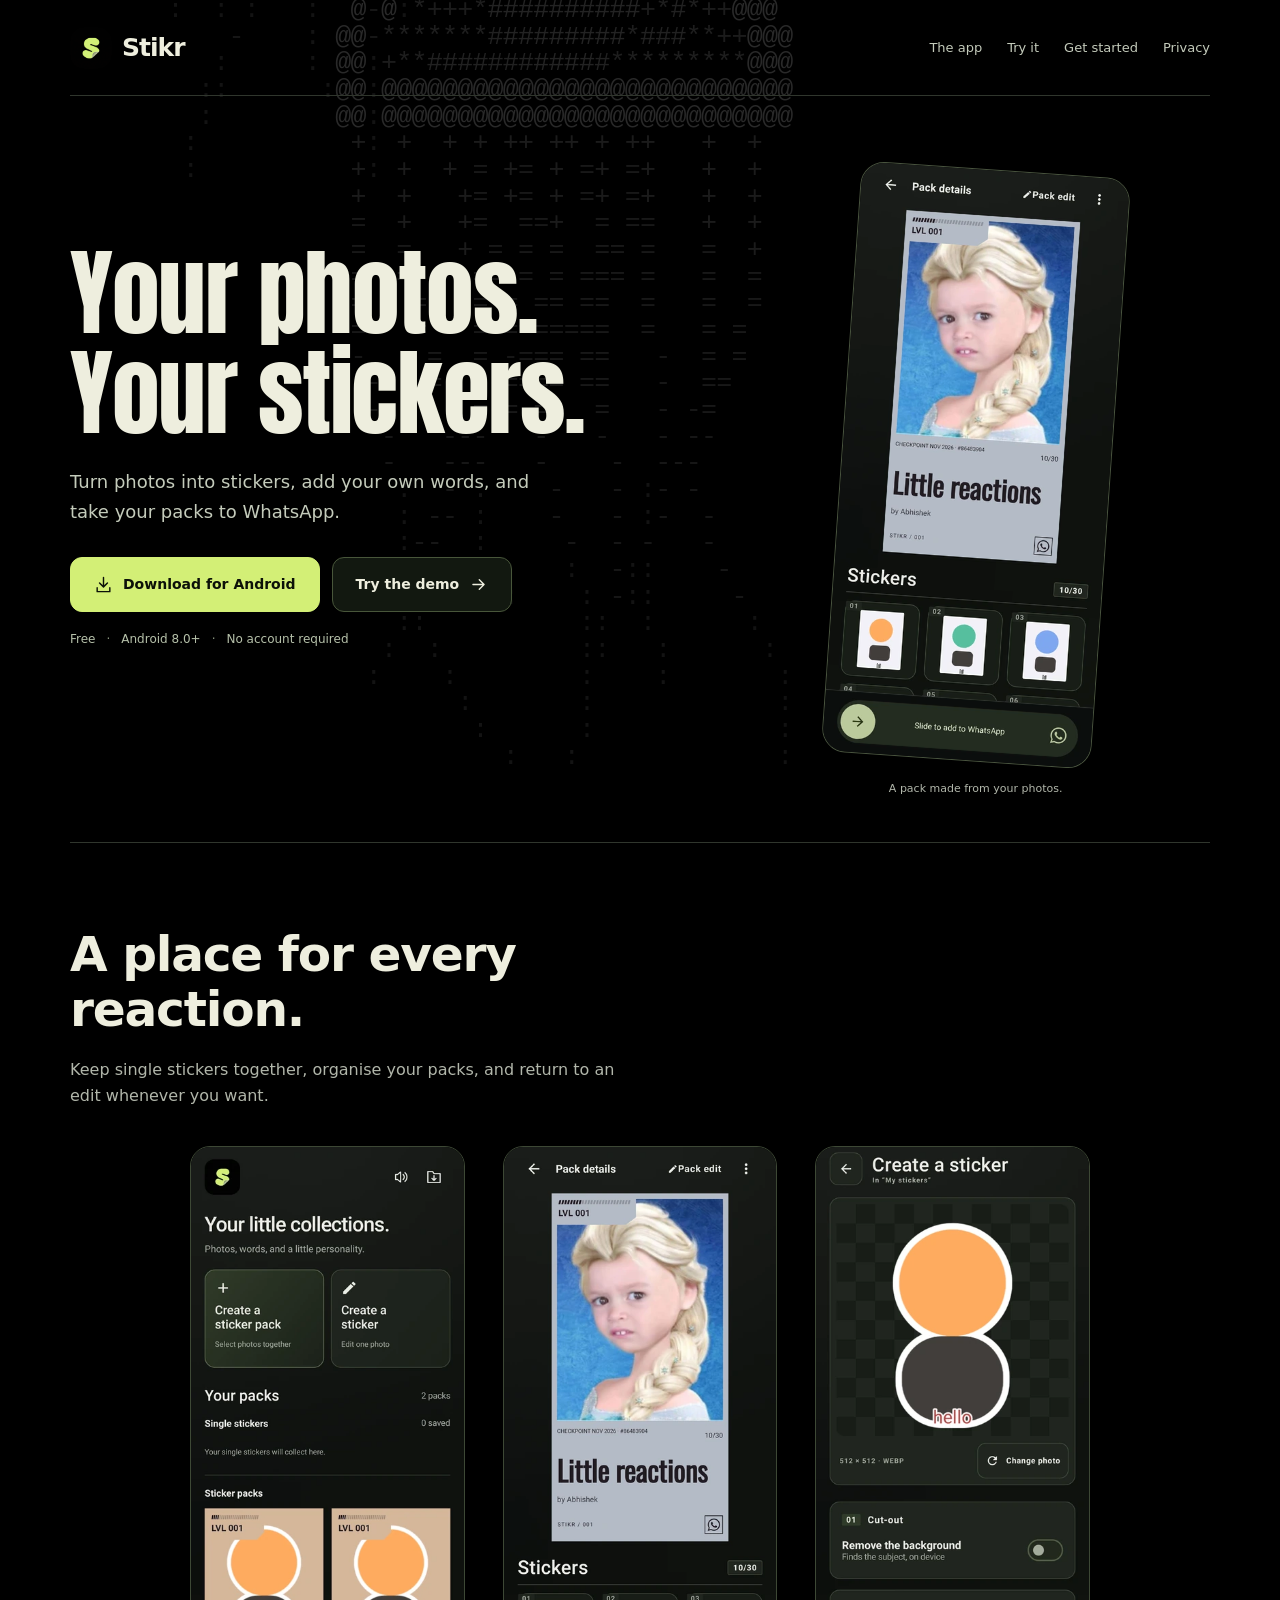
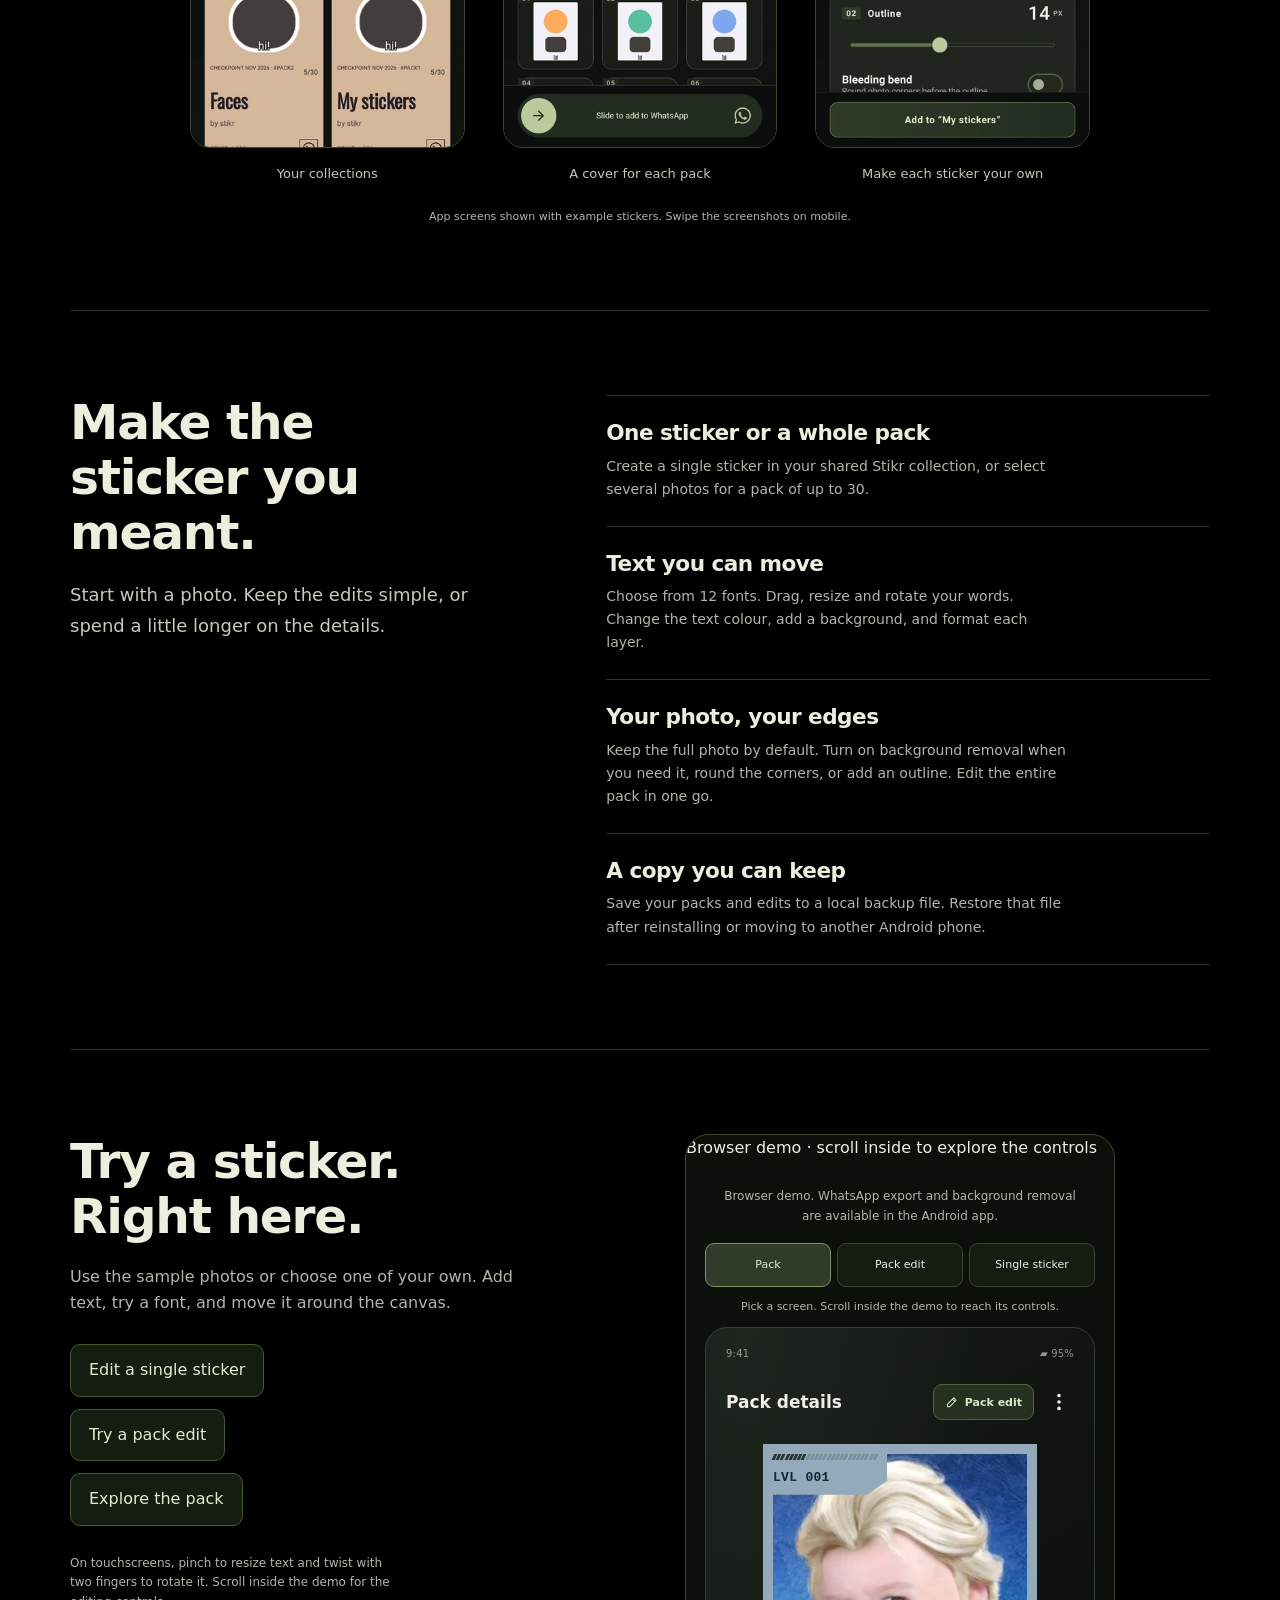
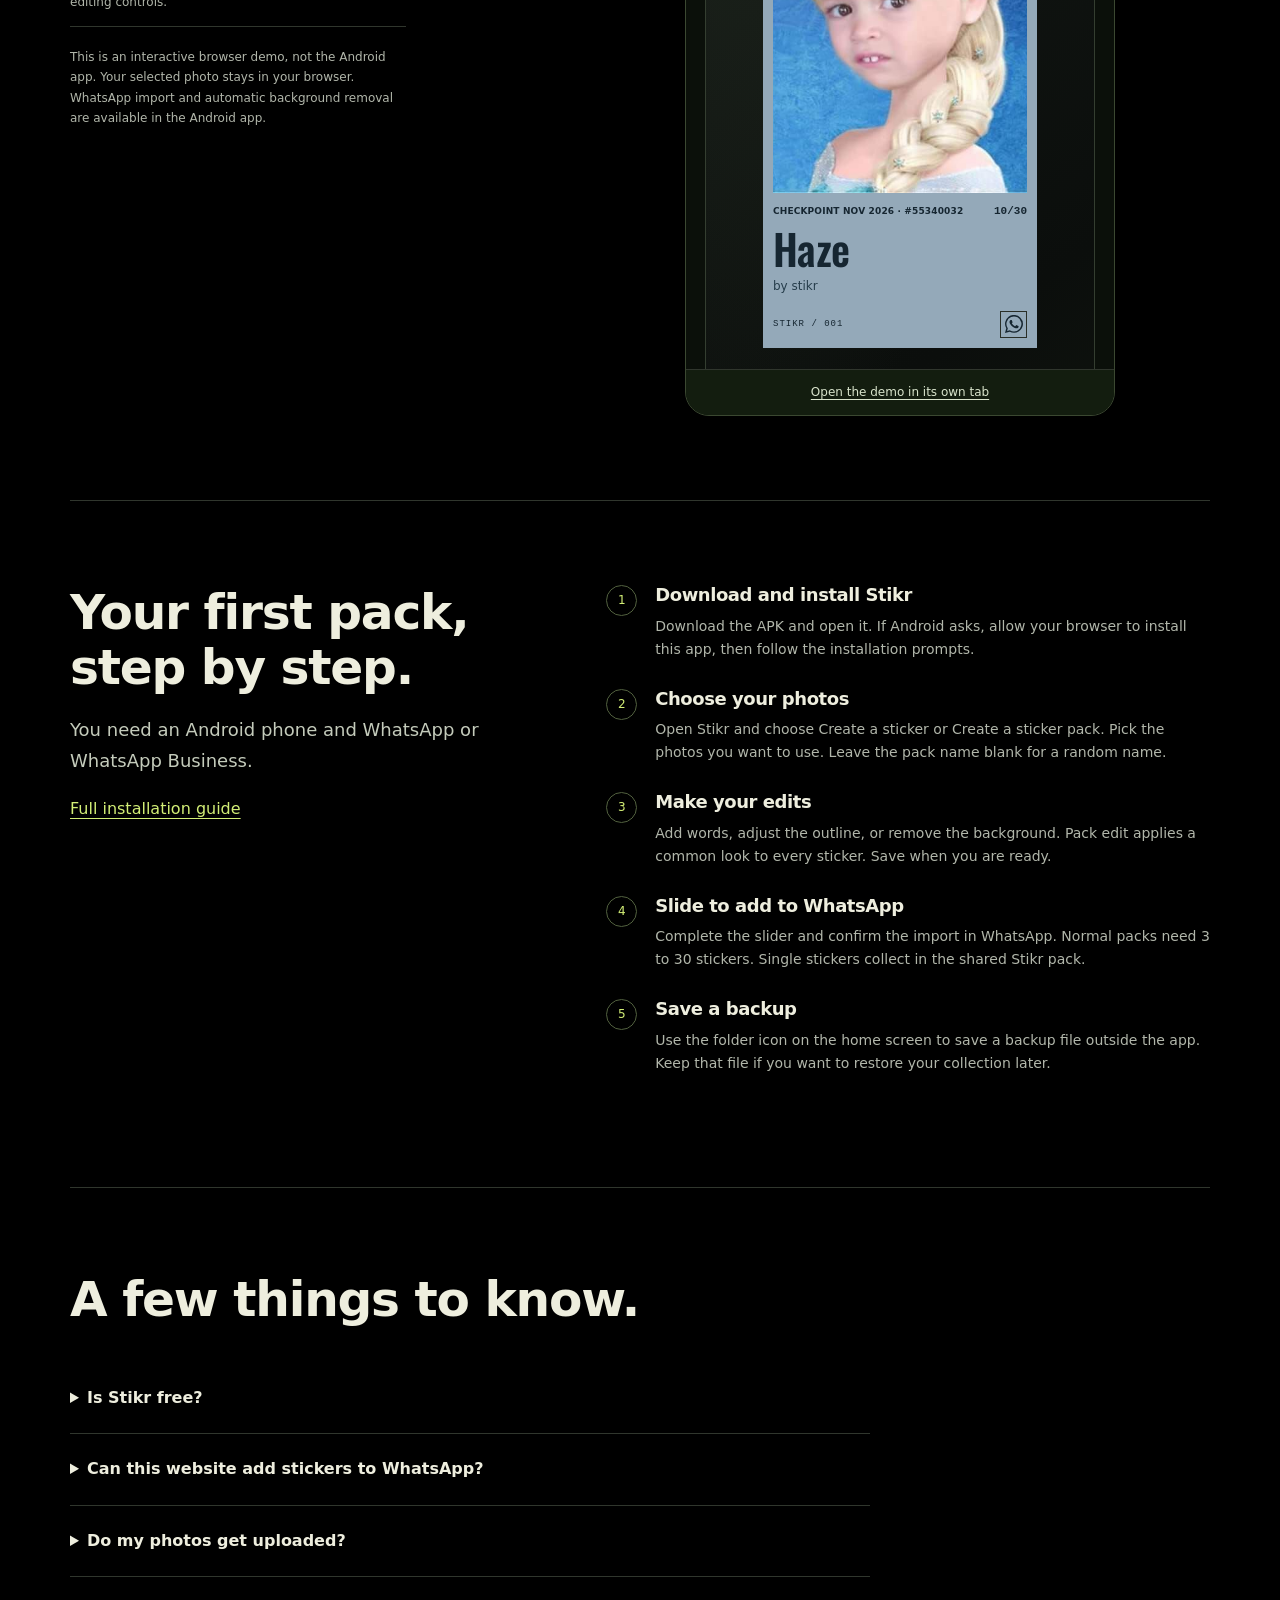
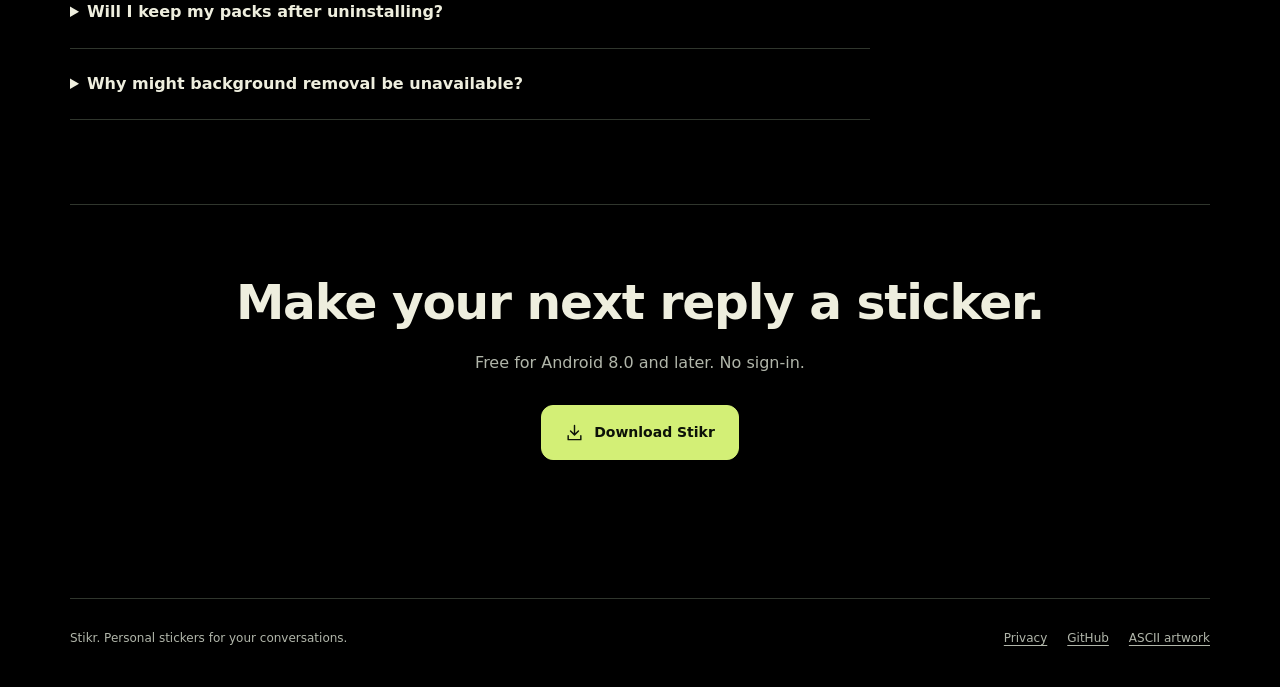
==== commit 96c87e5b: "ux: make the interactive demo scroll area explicit" ====
--- a/docs/site/index.html
+++ b/docs/site/index.html
@@ -32,7 +32,7 @@
 <article class="feature-row"><h3>A copy you can keep</h3><p>Save your packs and edits to a local backup file. Restore that file after reinstalling or moving to another Android phone.</p></article>
 </div></section>
 <section class="section-block demo-layout" id="demo" aria-labelledby="demo-title"><div class="demo-copy"><h2 id="demo-title">Try a sticker.<br>Right here.</h2><p>Use the sample photos or choose one of your own. Add text, try a font, and move it around the canvas.</p><div class="demo-actions"><button type="button" data-demo-tab="text">Edit a single sticker</button><button type="button" data-demo-tab="edit">Try a pack edit</button><button type="button" data-demo-tab="pack">Explore the pack</button></div><p class="small">On touchscreens, pinch to resize text and twist with two fingers to rotate it. Scroll inside the demo for the editing controls.</p><p class="demo-boundary">This is an interactive browser demo, not the Android app. Your selected photo stays in your browser. WhatsApp import and automatic background removal are available in the Android app.</p></div>
-<div class="demo-stage"><iframe id="app-demo" src="demo.html" title="Interactive Stikr browser demo" loading="lazy" referrerpolicy="no-referrer"></iframe><a class="demo-link" href="demo.html" target="_blank" rel="noopener">Open the demo in its own tab</a></div>
+<div class="demo-stage"><p class="demo-frame-label" id="demo-frame-help">Browser demo · scroll inside to explore the controls</p><iframe id="app-demo" aria-describedby="demo-frame-help" src="demo.html" title="Interactive Stikr browser demo" loading="lazy" referrerpolicy="no-referrer"></iframe><a class="demo-link" href="demo.html" target="_blank" rel="noopener">Open the demo in its own tab</a></div>
 </section>
 <section class="section-block guide-layout" id="guide" aria-labelledby="guide-title"><div><h2 id="guide-title">Your first pack,<br>step by step.</h2><p class="intro">You need an Android phone and WhatsApp or WhatsApp Business.</p><a href="install.html">Full installation guide</a></div><ol class="steps">
 <li><h3>Download and install Stikr</h3><p>Download the APK and open it. If Android asks, allow your browser to install this app, then follow the installation prompts.</p></li>
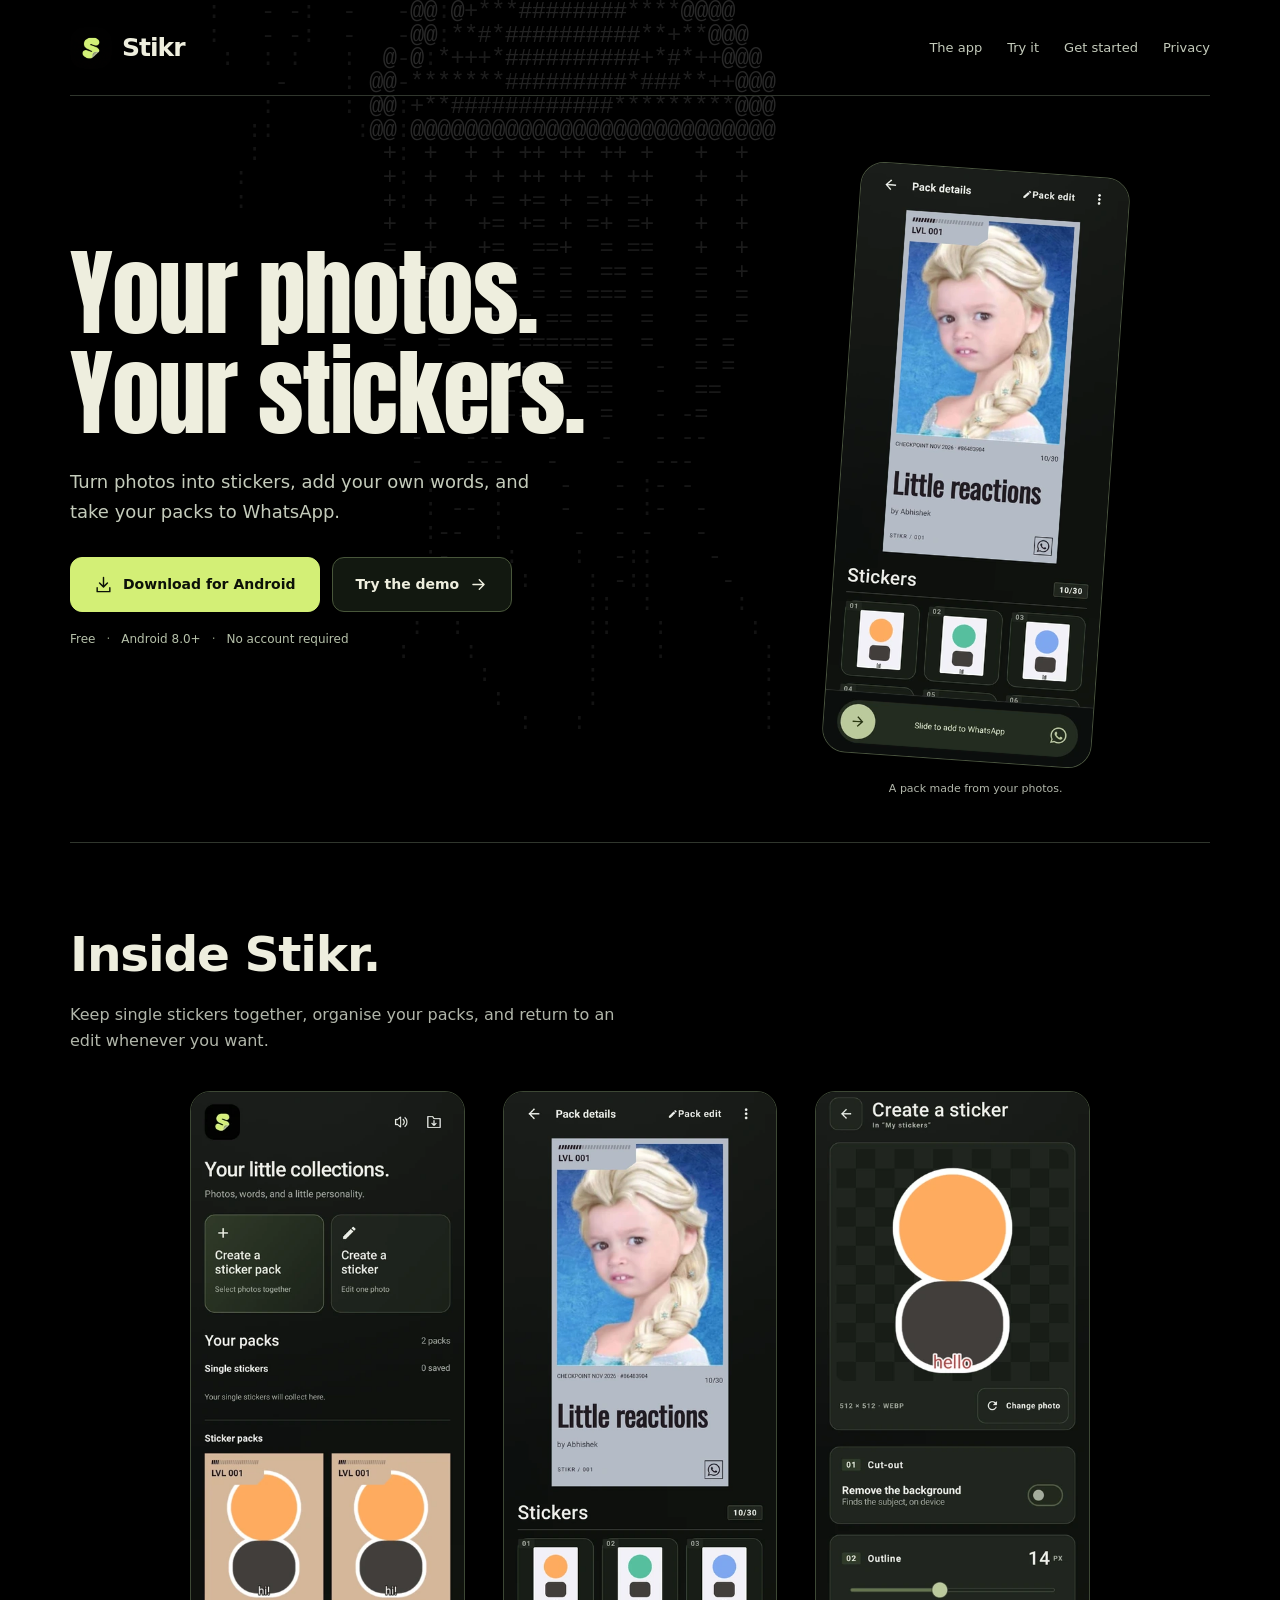
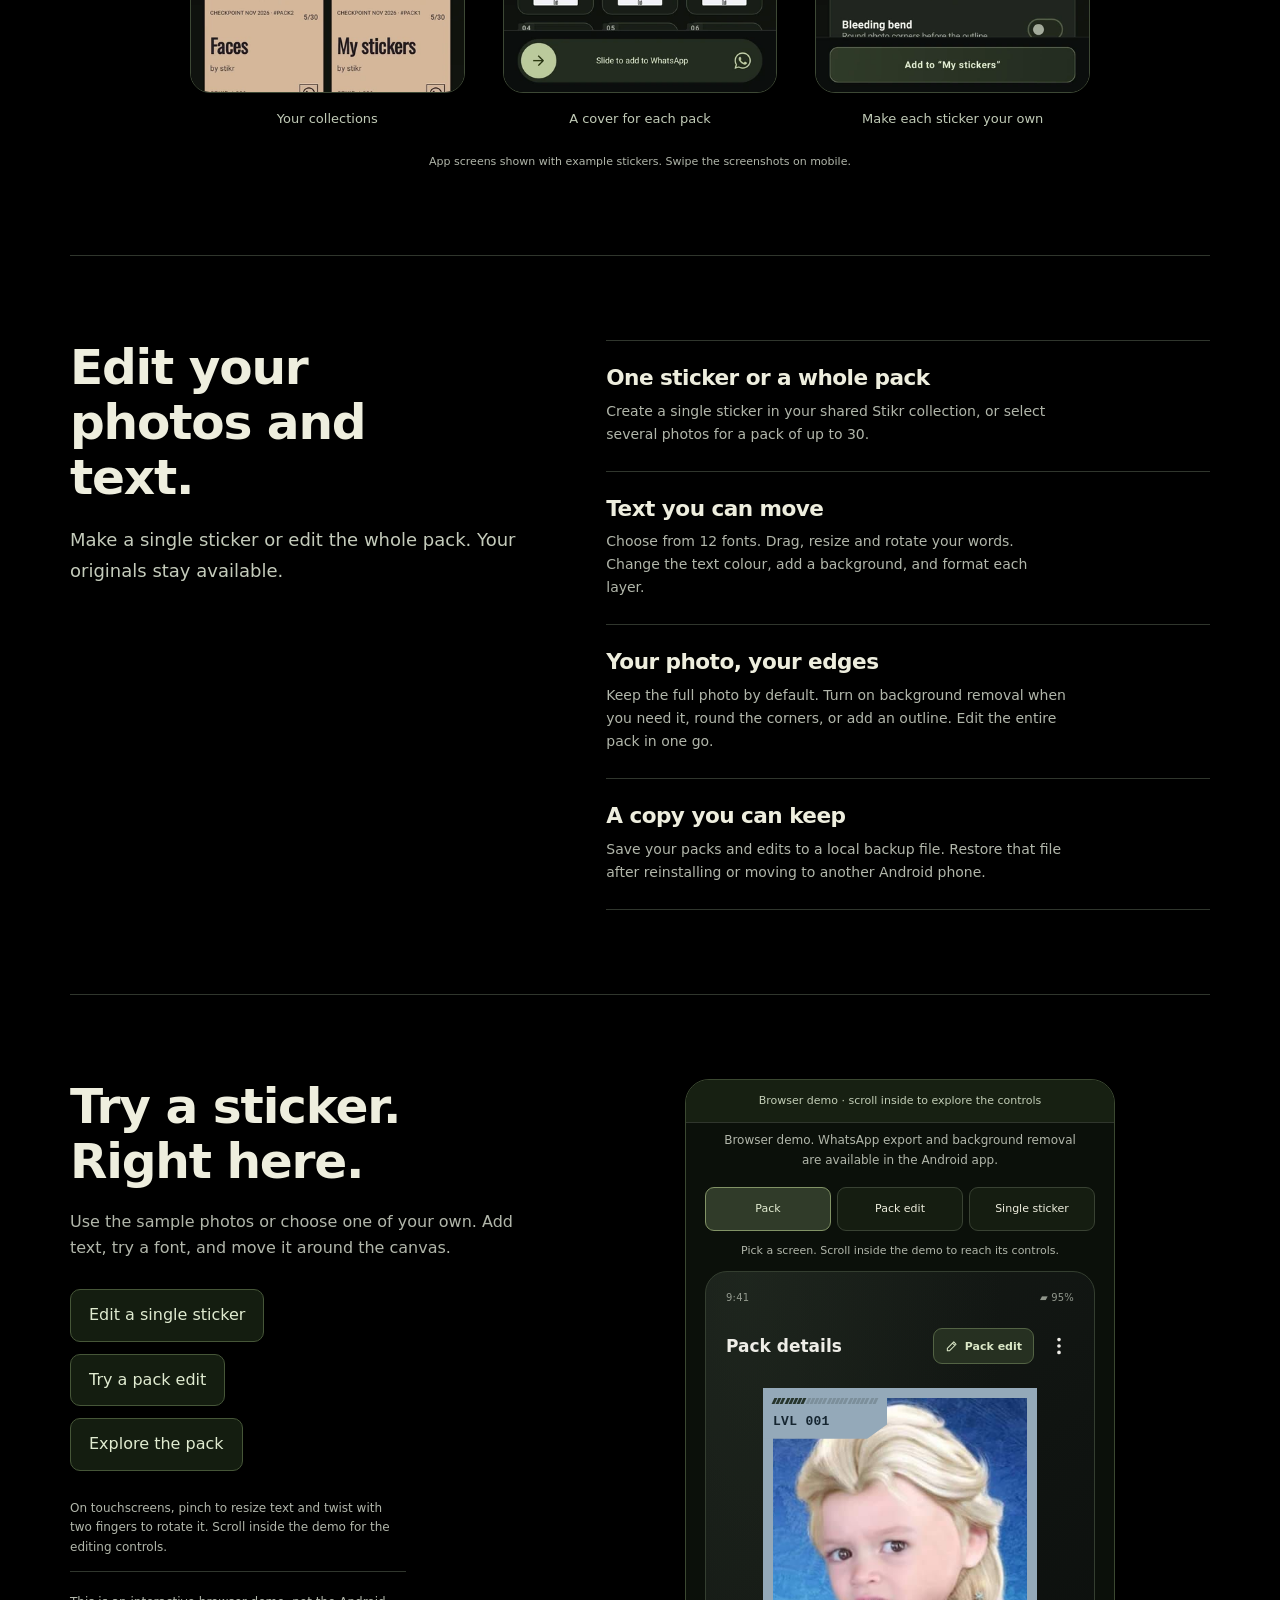
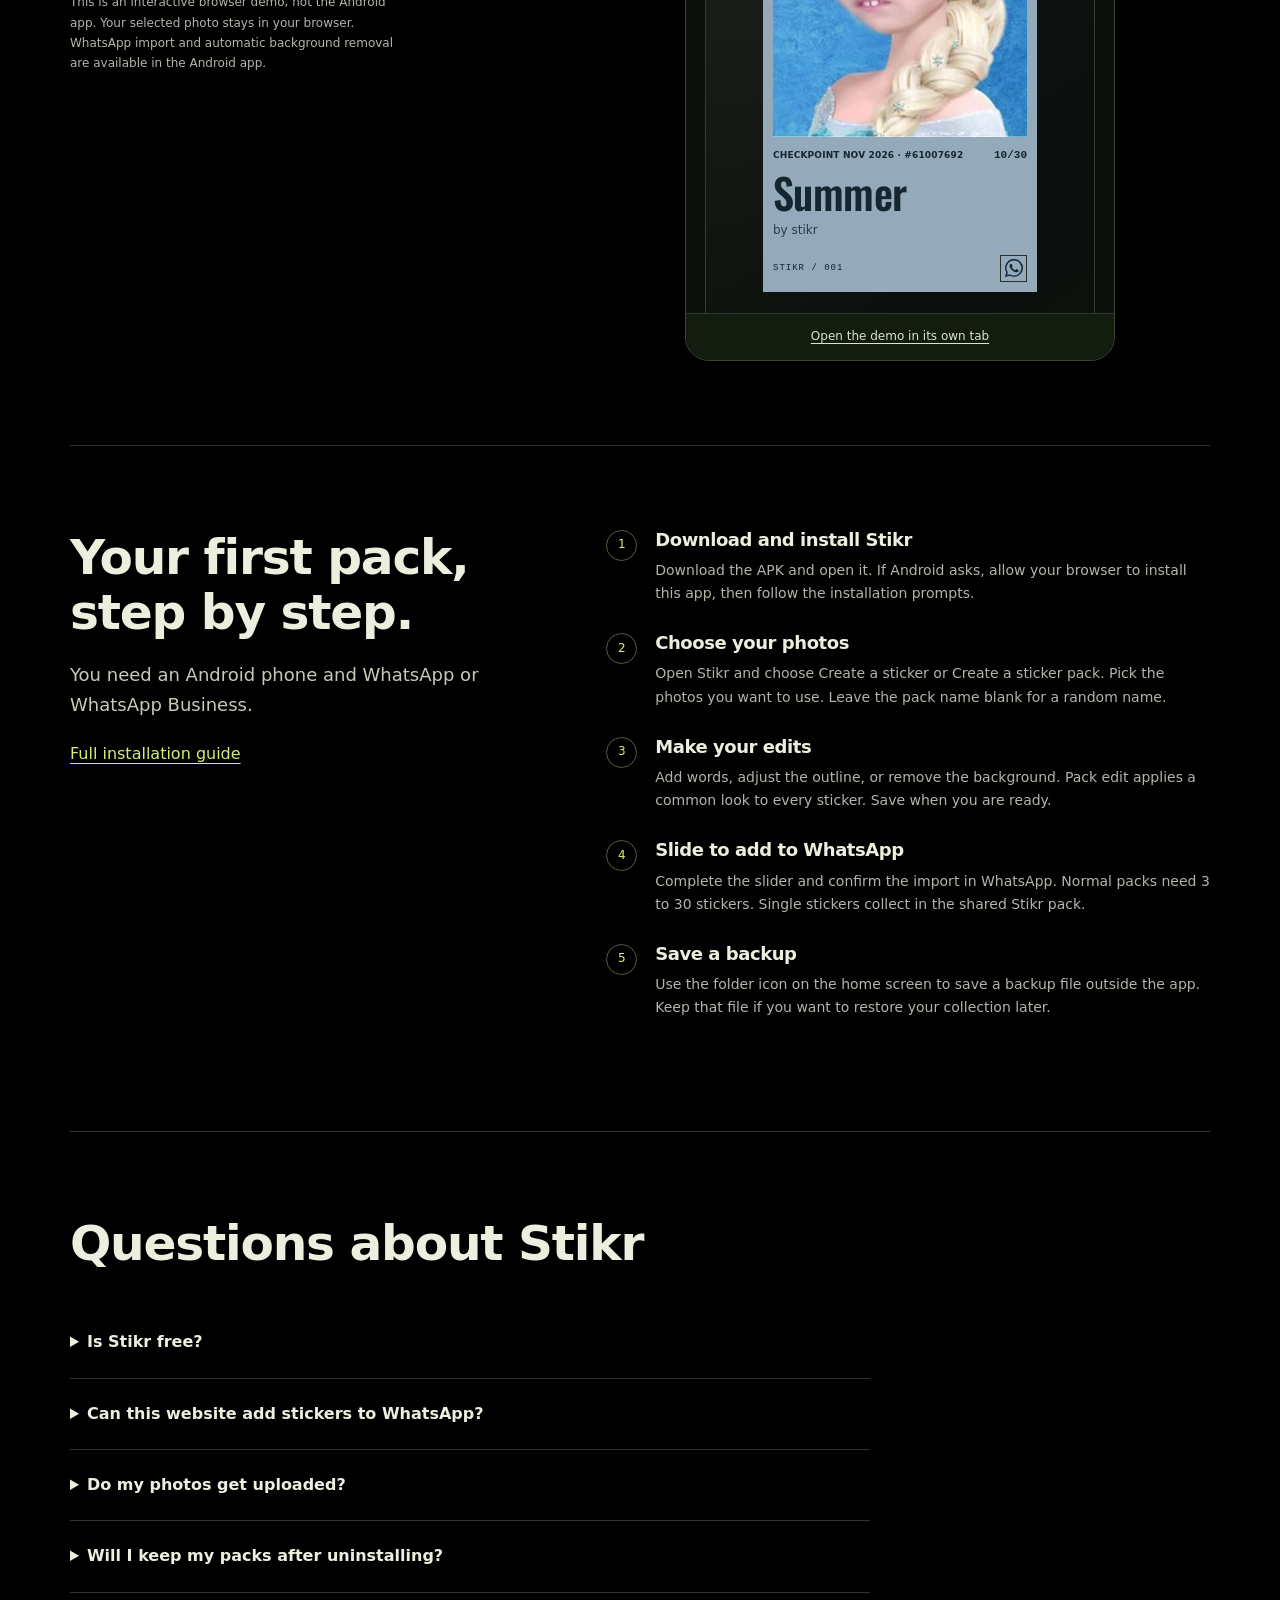
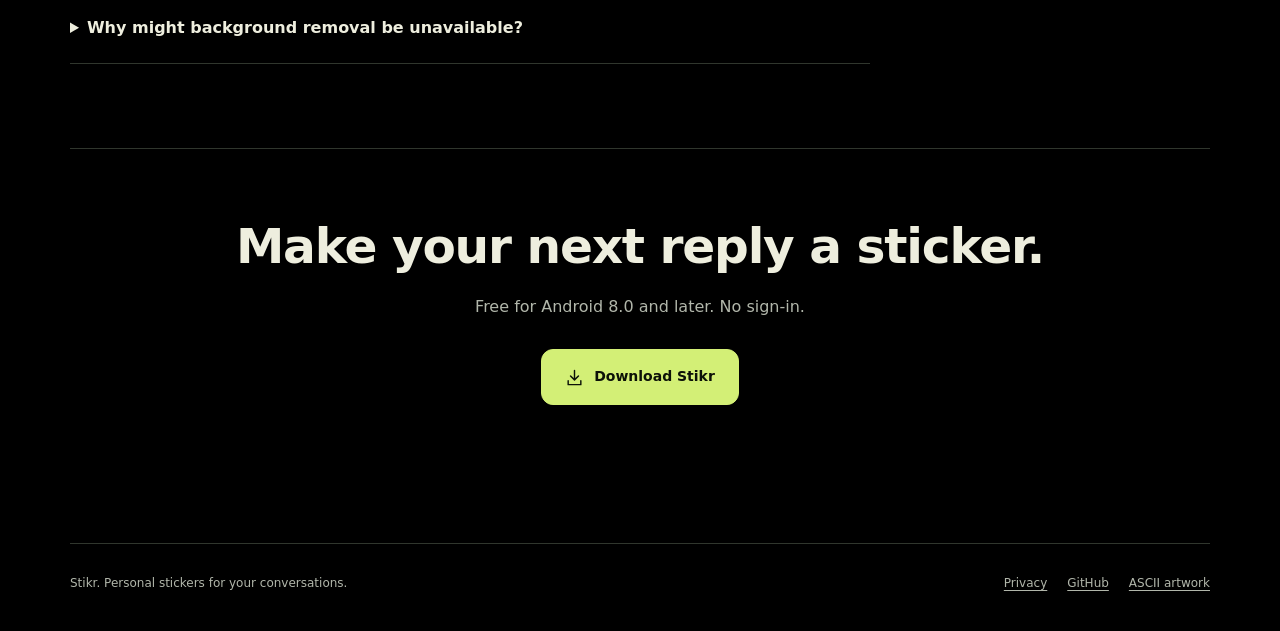
==== commit ae2f8bc4: "copy: keep website headings specific to Stikr" ====
--- a/docs/site/index.html
+++ b/docs/site/index.html
@@ -19,13 +19,13 @@
 <div class="trustline" aria-label="App requirements"><span>Free</span><span>Android 8.0+</span><span>No account required</span></div>
 </div><div class="hero-art"><img class="hero-phone" src="assets/app-pack.webp" alt="Stikr's Android pack screen with a portrait cover, sticker collection and WhatsApp slider" width="400" height="880" fetchpriority="high"><span class="hero-caption">A pack made from your photos.</span></div>
 </section>
-<section class="section-block" id="screens" aria-labelledby="screens-title"><div class="section-heading"><h2 id="screens-title">A place for every reaction.</h2><p>Keep single stickers together, organise your packs, and return to an edit whenever you want.</p></div>
+<section class="section-block" id="screens" aria-labelledby="screens-title"><div class="section-heading"><h2 id="screens-title">Inside Stikr.</h2><p>Keep single stickers together, organise your packs, and return to an edit whenever you want.</p></div>
 <div class="screenshot-strip" tabindex="0" aria-label="App screenshots. Swipe or scroll to see all three.">
 <figure class="screen"><img src="assets/app-home.webp" alt="Stikr home screen with separate actions for creating a sticker and a pack" width="400" height="880" loading="lazy"><figcaption>Your collections</figcaption></figure>
 <figure class="screen"><img src="assets/app-pack.webp" alt="Stikr pack details with a large cover, author name and sticker count" width="400" height="880" loading="lazy"><figcaption>A cover for each pack</figcaption></figure>
 <figure class="screen"><img src="assets/app-editor.webp" alt="The Android sticker editor showing a photo, optional cut-out and outline controls" width="400" height="880" loading="lazy"><figcaption>Make each sticker your own</figcaption></figure></div><p class="screen-note">App screens shown with example stickers. Swipe the screenshots on mobile.</p>
 </section>
-<section class="section-block feature-layout" id="features" aria-labelledby="features-title"><div><h2 id="features-title">Make the sticker you meant.</h2><p class="intro">Start with a photo. Keep the edits simple, or spend a little longer on the details.</p></div><div class="feature-rows">
+<section class="section-block feature-layout" id="features" aria-labelledby="features-title"><div><h2 id="features-title">Edit your photos and text.</h2><p class="intro">Make a single sticker or edit the whole pack. Your originals stay available.</p></div><div class="feature-rows">
 <article class="feature-row"><h3>One sticker or a whole pack</h3><p>Create a single sticker in your shared Stikr collection, or select several photos for a pack of up to 30.</p></article>
 <article class="feature-row"><h3>Text you can move</h3><p>Choose from 12 fonts. Drag, resize and rotate your words. Change the text colour, add a background, and format each layer.</p></article>
 <article class="feature-row"><h3>Your photo, your edges</h3><p>Keep the full photo by default. Turn on background removal when you need it, round the corners, or add an outline. Edit the entire pack in one go.</p></article>
@@ -41,7 +41,7 @@
 <li><h3>Slide to add to WhatsApp</h3><p>Complete the slider and confirm the import in WhatsApp. Normal packs need 3 to 30 stickers. Single stickers collect in the shared Stikr pack.</p></li>
 <li><h3>Save a backup</h3><p>Use the folder icon on the home screen to save a backup file outside the app. Keep that file if you want to restore your collection later.</p></li>
 </ol></section>
-<section class="section-block" aria-labelledby="faq-title"><div class="section-heading"><h2 id="faq-title">A few things to know.</h2></div><div class="faq">
+<section class="section-block" aria-labelledby="faq-title"><div class="section-heading"><h2 id="faq-title">Questions about Stikr</h2></div><div class="faq">
 <details><summary>Is Stikr free?</summary><p>Yes. The Android app is free and does not require an account. Download the signed APK using the button on this page.</p></details>
 <details><summary>Can this website add stickers to WhatsApp?</summary><p>The browser demo lets you try the editing controls. Install the Android app to import sticker packs into WhatsApp or WhatsApp Business.</p></details>
 <details><summary>Do my photos get uploaded?</summary><p>Stikr processes photos on your phone. The browser demo also keeps the photo you select in your browser. Neither sends that photo to a server.</p></details>
--- a/docs/site/style.css
+++ b/docs/site/style.css
@@ -4,3 +4,5 @@
 @media(max-width:900px){.landing .hero{gap:35px}.feature-layout,.guide-layout,.demo-layout{gap:45px}.screenshot-strip{gap:24px}}
 @media(max-width:650px){header,main,footer{width:calc(100% - 36px)}header{min-height:82px;gap:13px;flex-wrap:wrap;padding:15px 0}nav{gap:15px}nav a{font-size:12px}.brand{font-size:22px}.brand img{width:35px;height:35px}.landing .hero{grid-template-columns:1fr;gap:12px;min-height:0;padding-bottom:63px}.hero-copy{padding:0}.hero-art{padding:30px 0 5px}.hero-phone{width:245px;transform:rotate(2deg)}h1{font-size:clamp(3.4rem,15vw,4.7rem)}h2{font-size:2.2rem}.intro{font-size:16px}.actions{margin-top:24px}.actions .button{padding:14px 18px;font-size:13px}main{padding-top:42px;padding-bottom:65px}.section-block{padding:58px 0}.section-heading{margin-bottom:27px}.screenshot-strip{display:flex;gap:18px;overflow-x:auto;scroll-snap-type:x mandatory;padding:0 0 16px}.screen{flex:0 0 70%;scroll-snap-align:center}.feature-layout,.guide-layout,.demo-layout{grid-template-columns:1fr;gap:27px}.feature-layout h2{max-width:none}.demo-copy{position:static}.demo-actions{flex-direction:row;flex-wrap:wrap;gap:10px;margin:20px 0}.demo-actions button{font-size:12px;padding:10px 13px}.demo-stage{width:100%;max-width:430px;margin:auto}.demo-stage iframe{height:720px}.guide-layout .intro{font-size:15px}.grid{grid-template-columns:1fr}.section-top{display:block}.final-download{padding-top:48px}.has-sticky .sticky-download{display:flex;position:fixed;bottom:12px;left:18px;right:18px;z-index:10;box-shadow:0 5px 24px #0009}.landing footer{padding-bottom:98px}.swatches{grid-template-columns:repeat(2,1fr)}}
 @media(prefers-reduced-motion:reduce){html{scroll-behavior:auto}.button{transition:none}.hero-phone{transform:none}}
+
+.demo-frame-label{margin:0;padding:12px 16px;background:#172012;border-bottom:1px solid var(--line);font-size:11px;color:#c2cdb6;text-align:center}
